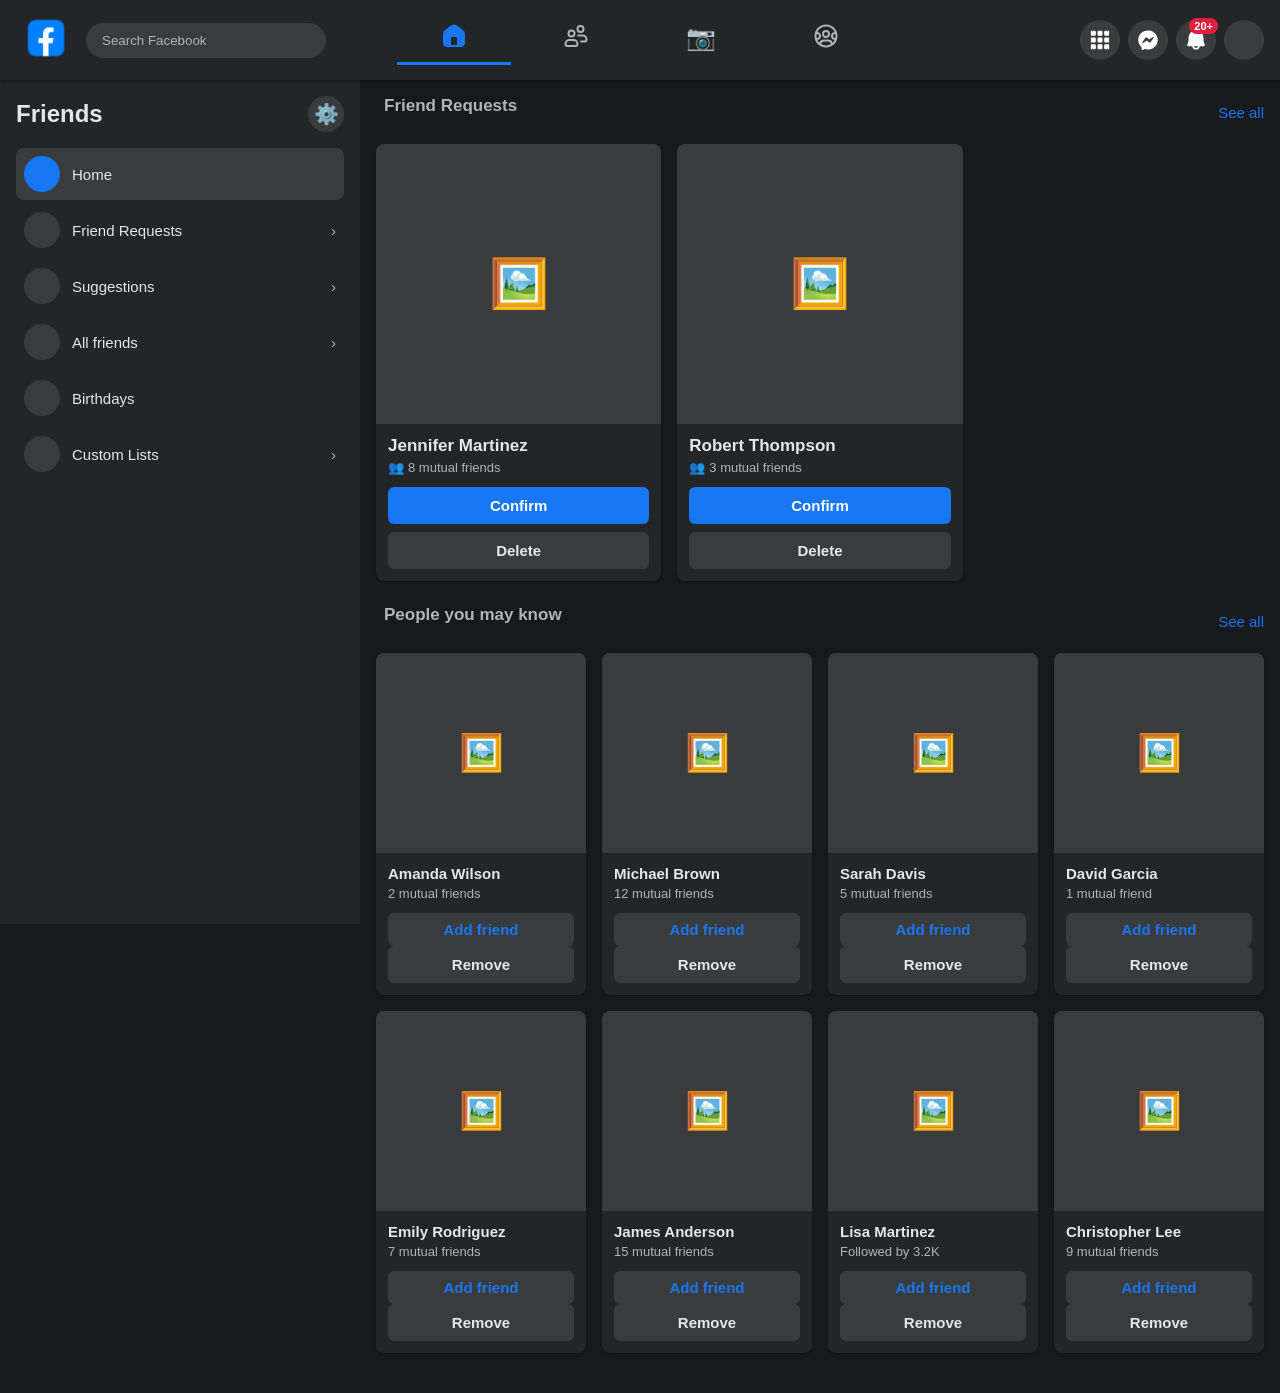
==== freinds.html @ ae05e574 "friends sidebar" ====
<!DOCTYPE html>
<html lang="en">
<head>
    <meta charset="UTF-8">
    <meta name="viewport" content="width=device-width, initial-scale=1.0">
    <title>Friends | Facebook</title>
    <link rel="stylesheet" href="style.css">
    <style>
        /* Friends Page Specific Styles */
        
        /* Main Content Layout */
        .main-content {
            max-width: 1920px;
            margin: 0 auto;
            display: grid;
            grid-template-columns: 360px 1fr;
            gap: 0;
        }

        /* Left Sidebar */
        .left-sidebar {
            background-color: #242526;
            height: calc(100vh - 56px);
            position: sticky;
            top: 56px;
            padding: 16px;
            overflow-y: auto;
        }

        .sidebar-header {
            display: flex;
            justify-content: space-between;
            align-items: center;
            margin-bottom: 16px;
        }

        .arrow-icon {
            margin-left: auto;
            color: #b0b3b8;
        }

        .sidebar-item.active .sidebar-icon {
            background-color: #1877f2;
        }

        /* Content Area */
        .content-area {
            padding: 16px;
            overflow-y: auto;
        }

        .section {
            margin-bottom: 24px;
        }

        .section-header {
            display: flex;
            justify-content: space-between;
            align-items: center;
            margin-bottom: 16px;
        }

        /* Friend Request Cards */
        .request-grid {
            display: grid;
            grid-template-columns: repeat(auto-fill, minmax(280px, 1fr));
            gap: 16px;
        }

        .request-card {
            background-color: #242526;
            border-radius: 8px;
            overflow: hidden;
            box-shadow: 0 1px 2px rgba(0,0,0,0.3);
        }

        .request-image {
            width: 100%;
            height: 280px;
            background-color: #3a3b3c;
            display: flex;
            align-items: center;
            justify-content: center;
            font-size: 48px;
            color: #b0b3b8;
        }

        .request-info {
            padding: 12px;
        }

        .request-name {
            font-size: 17px;
            font-weight: 600;
            color: #e4e6eb;
            margin-bottom: 4px;
        }

        .mutual-friends {
            font-size: 13px;
            color: #b0b3b8;
            margin-bottom: 12px;
            display: flex;
            align-items: center;
            gap: 4px;
        }

        /* People You May Know */
        .people-grid {
            display: grid;
            grid-template-columns: repeat(auto-fill, minmax(200px, 1fr));
            gap: 16px;
        }

        .people-card {
            background-color: #242526;
            border-radius: 8px;
            overflow: hidden;
            box-shadow: 0 1px 2px rgba(0,0,0,0.3);
        }

        .people-image {
            width: 100%;
            height: 200px;
            background-color: #3a3b3c;
            display: flex;
            align-items: center;
            justify-content: center;
            font-size: 36px;
            color: #b0b3b8;
        }

        .people-info {
            padding: 12px;
        }

        .people-name {
            font-size: 15px;
            font-weight: 600;
            color: #e4e6eb;
            margin-bottom: 4px;
        }

        .people-mutual {
            font-size: 13px;
            color: #b0b3b8;
            margin-bottom: 12px;
        }

        /* Responsive */
        @media (max-width: 900px) {
            .main-content {
                grid-template-columns: 1fr;
            }
            .left-sidebar {
                display: none;
            }
        }
    </style>
    <link
      rel="stylesheet"
      href="https://cdnjs.cloudflare.com/ajax/libs/font-awesome/6.5.1/css/all.min.css"
    />
</head>
<body>
 <!-- Header -->
    <div class="header">
        <div class="header-content">
            <div class="header-left">
                <div class="logo"><img src="logo.png" alt=""></div>
                <input type="text" class="search-bar" placeholder="Search Facebook">
            </div>
            <div class="header-center">
                <a href="./"> <button class="nav-btn active"><svg viewBox="0 0 24 24" width="24" height="24" fill="currentColor"><path d="M9.464 1.286C10.294.803 11.092.5 12 .5c.908 0 1.707.303 2.537.786.795.462 1.7 1.142 2.815 1.977l2.232 1.675c1.391 1.042 2.359 1.766 2.888 2.826.53 1.059.53 2.268.528 4.006v4.3c0 1.355 0 2.471-.119 3.355-.124.928-.396 1.747-1.052 2.403-.657.657-1.476.928-2.404 1.053-.884.119-2 .119-3.354.119H7.93c-1.354 0-2.471 0-3.355-.119-.928-.125-1.747-.396-2.403-1.053-.656-.656-.928-1.475-1.053-2.403C1 18.541 1 17.425 1 16.07v-4.3c0-1.738-.002-2.947.528-4.006.53-1.06 1.497-1.784 2.888-2.826L6.65 3.263c1.114-.835 2.02-1.515 2.815-1.977zM10.5 13A1.5 1.5 0 0 0 9 14.5V21h6v-6.5a1.5 1.5 0 0 0-1.5-1.5h-3z"></path></svg></button> </a>
                <a href="./freinds.html"><button class="nav-btn"><svg viewBox="0 0 24 24" width="24" height="24" fill="currentColor"><path d="M12.496 5a4 4 0 1 1 8 0 4 4 0 0 1-8 0zm4-2a2 2 0 1 0 0 4 2 2 0 0 0 0-4zm-9 2.5a4 4 0 1 0 0 8 4 4 0 0 0 0-8zm-2 4a2 2 0 1 1 4 0 2 2 0 0 1-4 0zM5.5 15a5 5 0 0 0-5 5 3 3 0 0 0 3 3h8.006a3 3 0 0 0 3-3 5 5 0 0 0-5-5H5.5zm-3 5a3 3 0 0 1 3-3h4.006a3 3 0 0 1 3 3 1 1 0 0 1-1 1H3.5a1 1 0 0 1-1-1zm12-9.5a5.04 5.04 0 0 0-.37.014 1 1 0 0 0 .146 1.994c.074-.005.149-.008.224-.008h4.006a3 3 0 0 1 3 3 1 1 0 0 1-1 1h-3.398a1 1 0 1 0 0 2h3.398a3 3 0 0 0 3-3 5 5 0 0 0-5-5H14.5z"></path></svg></button></a> 
                <a href="./reels.html"><button class="nav-btn">📷</button></a>
                <a href="./groups.html"><button class="nav-btn"><svg viewBox="0 0 24 24" width="24" height="24" fill="currentColor"><path d="M12 6a4 4 0 1 0 0 8 4 4 0 0 0 0-8zm-2 4a2 2 0 1 1 4 0 2 2 0 0 1-4 0z"></path><path d="M.5 12C.5 5.649 5.649.5 12 .5S23.5 5.649 23.5 12 18.351 23.5 12 23.5.5 18.351.5 12zm2.21-2a9.537 9.537 0 0 0 0 3.993l.3.007A2 2 0 0 0 3 10h-.29zm.663-1.983a4 4 0 0 1 0 7.966 9.523 9.523 0 0 0 1.948 2.773A5.002 5.002 0 0 1 10 15.523h4a5.002 5.002 0 0 1 4.679 3.233 9.523 9.523 0 0 0 1.948-2.773 4 4 0 0 1 0-7.966A9.501 9.501 0 0 0 12 2.5a9.501 9.501 0 0 0-8.627 5.517zM21.5 12a9.55 9.55 0 0 0-.212-2.007l-.265.007H21a2 2 0 0 0-.01 4l.3-.007c.138-.643.21-1.31.21-1.993zM12 21.5a9.455 9.455 0 0 0 4.97-1.402A3 3 0 0 0 14 17.523h-4a3 3 0 0 0-2.97 2.575A9.456 9.456 0 0 0 12 21.5z"></path></svg></button></a>
            </div>
            <div class="header-right">
                <button class="icon-btn" style="color: white;"><svg viewBox="0 0 24 24" width="20" height="20" fill="currentColor" aria-hidden="true" class="x14rh7hd x1lliihq x1tzjh5l x1k90msu x2h7rmj x1qfuztq" style="--x-color:var(--primary-icon)"><path d="M18.5 1A1.5 1.5 0 0 0 17 2.5v3A1.5 1.5 0 0 0 18.5 7h3A1.5 1.5 0 0 0 23 5.5v-3A1.5 1.5 0 0 0 21.5 1h-3zm0 8a1.5 1.5 0 0 0-1.5 1.5v3a1.5 1.5 0 0 0 1.5 1.5h3a1.5 1.5 0 0 0 1.5-1.5v-3A1.5 1.5 0 0 0 21.5 9h-3zm-16 8A1.5 1.5 0 0 0 1 18.5v3A1.5 1.5 0 0 0 2.5 23h3A1.5 1.5 0 0 0 7 21.5v-3A1.5 1.5 0 0 0 5.5 17h-3zm8 0A1.5 1.5 0 0 0 9 18.5v3a1.5 1.5 0 0 0 1.5 1.5h3a1.5 1.5 0 0 0 1.5-1.5v-3a1.5 1.5 0 0 0-1.5-1.5h-3zm8 0a1.5 1.5 0 0 0-1.5 1.5v3a1.5 1.5 0 0 0 1.5 1.5h3a1.5 1.5 0 0 0 1.5-1.5v-3a1.5 1.5 0 0 0-1.5-1.5h-3zm-16-8A1.5 1.5 0 0 0 1 10.5v3A1.5 1.5 0 0 0 2.5 15h3A1.5 1.5 0 0 0 7 13.5v-3A1.5 1.5 0 0 0 5.5 9h-3zm0-8A1.5 1.5 0 0 0 1 2.5v3A1.5 1.5 0 0 0 2.5 7h3A1.5 1.5 0 0 0 7 5.5v-3A1.5 1.5 0 0 0 5.5 1h-3zm8 0A1.5 1.5 0 0 0 9 2.5v3A1.5 1.5 0 0 0 10.5 7h3A1.5 1.5 0 0 0 15 5.5v-3A1.5 1.5 0 0 0 13.5 1h-3zm0 8A1.5 1.5 0 0 0 9 10.5v3a1.5 1.5 0 0 0 1.5 1.5h3a1.5 1.5 0 0 0 1.5-1.5v-3A1.5 1.5 0 0 0 13.5 9h-3z"></path></svg></button>
                <button class="icon-btn" style="color: white;"><svg viewBox="0 0 12 12" width="20" height="20" fill="currentColor" aria-hidden="true" class="x14rh7hd x1lliihq x1tzjh5l x1k90msu x2h7rmj x1qfuztq" style="--x-color:var(--primary-icon)"><g stroke="none" stroke-width="1" fill-rule="evenodd"><path d="m106.868 921.248-1.892 2.925a.32.32 0 0 1-.443.094l-1.753-1.134a.2.2 0 0 0-.222.003l-1.976 1.363c-.288.199-.64-.143-.45-.437l1.892-2.925a.32.32 0 0 1 .443-.095l1.753 1.134a.2.2 0 0 0 .222-.003l1.976-1.363c.288-.198.64.144.45.438m-3.368-4.251c-3.323 0-5.83 2.432-5.83 5.658 0 1.642.652 3.128 1.834 4.186a.331.331 0 0 1 .111.234l.03 1.01a.583.583 0 0 0 .82.519l1.13-.5a.32.32 0 0 1 .22-.015c.541.148 1.108.223 1.685.223 3.323 0 5.83-2.432 5.83-5.657 0-3.226-2.507-5.658-5.83-5.658" transform="translate(-450 -1073.5) translate(352.5 156.845)"></path></g></svg></button>
                <button class="icon-btn" style="color: white;"><svg viewBox="0 0 24 24" width="20" height="20" fill="currentColor" aria-hidden="true" class="x14rh7hd x1lliihq x1tzjh5l x1k90msu x2h7rmj x1qfuztq" style="--x-color:var(--primary-icon)"><path d="M3 9.5a9 9 0 1 1 18 0v2.927c0 1.69.475 3.345 1.37 4.778a1.5 1.5 0 0 1-1.272 2.295h-4.625a4.5 4.5 0 0 1-8.946 0H2.902a1.5 1.5 0 0 1-1.272-2.295A9.01 9.01 0 0 0 3 12.43V9.5zm6.55 10a2.5 2.5 0 0 0 4.9 0h-4.9z"></path></svg>
                    <span class="notification-badge">20+</span>
                </button>
                <button class="profile-btn">
                    <div class="profile-pic"></div>
                </button>
            </div>
        </div>
    </div>
    <!-- Main Content -->
    <div class="main-content">
        <!-- Left Sidebar -->
        <div class="left-sidebar">
            <div class="sidebar-header">
                <h1 class="sidebar-title">Friends</h1>
                <button class="settings-btn">⚙️</button>
            </div>

            <a href="#" class="sidebar-item active">
                <div class="sidebar-icon"><i data-visualcompletion="css-img" class="x1b0d499 xaj1gnb" aria-hidden="true" style="background-image: url(&quot;https://static.xx.fbcdn.net/rsrc.php/v4/yM/r/GVEtBCnTQEr.png&quot;); background-position: 0px -130px; background-size: 25px 358px; width: 20px; height: 20px; background-repeat: no-repeat; display: inline-block;"></i></div>
                <span>Home</span>
            </a>
            <a href="#" class="sidebar-item">
                <div class="sidebar-icon"><i data-visualcompletion="css-img" class="x1b0d499 xep6ejk" aria-hidden="true" style="background-image: url(&quot;https://static.xx.fbcdn.net/rsrc.php/v4/yC/r/nCevtnP7M5_.png&quot;); background-position: 0px -126px; background-size: 21px 279px; width: 20px; height: 20px; background-repeat: no-repeat; display: inline-block;"></i></div>
                <span>Friend Requests</span>
                <span class="arrow-icon">›</span>
            </a>
            <a href="#" class="sidebar-item">
                <div class="sidebar-icon"><i data-visualcompletion="css-img" class="x1b0d499 xep6ejk" aria-hidden="true" style="background-image: url(&quot;https://static.xx.fbcdn.net/rsrc.php/v4/yC/r/nCevtnP7M5_.png&quot;); background-position: 0px -63px; background-size: 21px 279px; width: 20px; height: 20px; background-repeat: no-repeat; display: inline-block;"></i></div>
                <span>Suggestions</span>
                <span class="arrow-icon">›</span>
            </a>
            <a href="#" class="sidebar-item">
                <div class="sidebar-icon"><i data-visualcompletion="css-img" class="x1b0d499 xep6ejk" aria-hidden="true" style="background-image: url(&quot;https://static.xx.fbcdn.net/rsrc.php/v4/yd/r/LbTCDHw6i2C.png&quot;); background-position: 0px -183px; background-size: 33px 530px; width: 20px; height: 20px; background-repeat: no-repeat; display: inline-block;"></i></div>
                <span>All friends</span>
                <span class="arrow-icon">›</span>
            </a>
            <a href="#" class="sidebar-item">
                <div class="sidebar-icon"><i data-visualcompletion="css-img" class="x1b0d499 xaj1gnb" aria-hidden="true" style="background-image: url(&quot;https://static.xx.fbcdn.net/rsrc.php/v4/yd/r/LbTCDHw6i2C.png&quot;); background-position: 0px -204px; background-size: 33px 530px; width: 20px; height: 20px; background-repeat: no-repeat; display: inline-block;"></i></div>
                <span>Birthdays</span>
            </a>
            <a href="#" class="sidebar-item">
                <div class="sidebar-icon"><i data-visualcompletion="css-img" class="x1b0d499 xep6ejk" aria-hidden="true" style="background-image: url(&quot;https://static.xx.fbcdn.net/rsrc.php/v4/yd/r/LbTCDHw6i2C.png&quot;); background-position: 0px -183px; background-size: 33px 530px; width: 20px; height: 20px; background-repeat: no-repeat; display: inline-block;"></i></div>
                <span>Custom Lists</span>
                <span class="arrow-icon">›</span>
            </a>
        </div>

        <!-- Content Area -->
        <div class="content-area">
            <!-- Friend Requests -->
            <div class="section">
                <div class="section-header">
                    <h2 class="section-title">Friend Requests</h2>
                    <a href="#" class="see-all">See all</a>
                </div>
                <div class="request-grid">
                    <div class="request-card">
                        <div class="request-image">🖼️</div>
                        <div class="request-info">
                            <div class="request-name">Jennifer Martinez</div>
                            <div class="mutual-friends">
                                <span>👥</span>
                                <span>8 mutual friends</span>
                            </div>
                            <button class="confirm-btn">Confirm</button>
                            <button class="delete-btn">Delete</button>
                        </div>
                    </div>

                    <div class="request-card">
                        <div class="request-image">🖼️</div>
                        <div class="request-info">
                            <div class="request-name">Robert Thompson</div>
                            <div class="mutual-friends">
                                <span>👥</span>
                                <span>3 mutual friends</span>
                            </div>
                            <button class="confirm-btn">Confirm</button>
                            <button class="delete-btn">Delete</button>
                        </div>
                    </div>
                </div>
            </div>

            <!-- People You May Know -->
            <div class="section">
                <div class="section-header">
                    <h2 class="section-title">People you may know</h2>
                    <a href="#" class="see-all">See all</a>
                </div>
                <div class="people-grid">
                    <div class="people-card">
                        <div class="people-image">🖼️</div>
                        <div class="people-info">
                            <div class="people-name">Amanda Wilson</div>
                            <div class="people-mutual">2 mutual friends</div>
                            <button class="add-friend-btn">Add friend</button>
                            <button class="remove-btn">Remove</button>
                        </div>
                    </div>

                    <div class="people-card">
                        <div class="people-image">🖼️</div>
                        <div class="people-info">
                            <div class="people-name">Michael Brown</div>
                            <div class="people-mutual">12 mutual friends</div>
                            <button class="add-friend-btn">Add friend</button>
                            <button class="remove-btn">Remove</button>
                        </div>
                    </div>

                    <div class="people-card">
                        <div class="people-image">🖼️</div>
                        <div class="people-info">
                            <div class="people-name">Sarah Davis</div>
                            <div class="people-mutual">5 mutual friends</div>
                            <button class="add-friend-btn">Add friend</button>
                            <button class="remove-btn">Remove</button>
                        </div>
                    </div>

                    <div class="people-card">
                        <div class="people-image">🖼️</div>
                        <div class="people-info">
                            <div class="people-name">David Garcia</div>
                            <div class="people-mutual">1 mutual friend</div>
                            <button class="add-friend-btn">Add friend</button>
                            <button class="remove-btn">Remove</button>
                        </div>
                    </div>

                    <div class="people-card">
                        <div class="people-image">🖼️</div>
                        <div class="people-info">
                            <div class="people-name">Emily Rodriguez</div>
                            <div class="people-mutual">7 mutual friends</div>
                            <button class="add-friend-btn">Add friend</button>
                            <button class="remove-btn">Remove</button>
                        </div>
                    </div>

                    <div class="people-card">
                        <div class="people-image">🖼️</div>
                        <div class="people-info">
                            <div class="people-name">James Anderson</div>
                            <div class="people-mutual">15 mutual friends</div>
                            <button class="add-friend-btn">Add friend</button>
                            <button class="remove-btn">Remove</button>
                        </div>
                    </div>

                    <div class="people-card">
                        <div class="people-image">🖼️</div>
                        <div class="people-info">
                            <div class="people-name">Lisa Martinez</div>
                            <div class="people-mutual">Followed by 3.2K</div>
                            <button class="add-friend-btn">Add friend</button>
                            <button class="remove-btn">Remove</button>
                        </div>
                    </div>

                    <div class="people-card">
                        <div class="people-image">🖼️</div>
                        <div class="people-info">
                            <div class="people-name">Christopher Lee</div>
                            <div class="people-mutual">9 mutual friends</div>
                            <button class="add-friend-btn">Add friend</button>
                            <button class="remove-btn">Remove</button>
                        </div>
                    </div>
                </div>
            </div>
        </div>
    </div>
</body>
</html>
---- style.css ----
/* Facebook Clone - Common Styles */
/* Use this stylesheet across all pages */

* {
    margin: 0;
    padding: 0;
    box-sizing: border-box;
}

body {
    font-family: -apple-system, BlinkMacSystemFont, 'Segoe UI', Roboto, Oxygen, Ubuntu, Cantarell, sans-serif;
    background-color: #18191a;
    color: #e4e6eb;
}

/* ========== HEADER STYLES ========== */
.header {
    background-color: #242526;
    box-shadow: 0 2px 4px rgba(0,0,0,0.3);
    position: sticky;
    top: 0;
    z-index: 100;
    padding: 8px 16px;
}

.header-content {
    max-width: 1920px;
    margin: 0 auto;
    display: flex;
    align-items: center;
    justify-content: space-between;
}

.header-left {
    display: flex;
    align-items: center;
    gap: 10px;
    flex: 1;
}

.shortcut-icon{
    width: 30px;
    height: 30px;
    
}

.shortcut-icon img{
    border-radius: 10px;
}

img{
    width: 100%;
    height: 100%;
}

.logo{
    width: 60px;
    height: auto;
}

.logo img{
    width: 100%;
    height: 100%;
}

/* .logo {
    width: 40px;
    height: 40px;
    background-color: #1877f2;
    border-radius: 50%;
    display: flex;
    align-items: center;
    justify-content: center;
    color: white;
    font-weight: bold;
    font-size: 24px;
    cursor: pointer;
} */

.search-bar {
    background-color: #3a3b3c;
    border-radius: 50px;
    padding: 10px 16px;
    border: none;
    width: 240px;
    outline: none;
    color: #e4e6eb;
}

.search-bar::placeholder {
    color: #b0b3b8;
}

.search-icon {
    width: 40px;
    height: 40px;
    background-color: #3a3b3c;
    border-radius: 50%;
    display: flex;
    align-items: center;
    justify-content: center;
    font-size: 18px;
    color: #b0b3b8;
    cursor: pointer;
}

.search-icon:hover {
    background-color: #4e4f50;
}

.header-center {
    display: flex;
    gap: 8px;
    flex: 1;
    justify-content: center;
    max-width: 600px;
}

.nav-btn {
    padding: 8px 45px;
    background: none;
    border: none;
    cursor: pointer;
    /* border-radius: 8px; */
    position: relative;
    color: #b0b3b8;
    font-size: 24px;
    transition: background-color 0.2s;
}

.nav-btn:hover {
    background-color: #3a3b3c;
}

.nav-btn.active {
    color: #1877f2;
    border-bottom: 3px solid #1877f2;
}

.header-right {
    display: flex;
    gap: 8px;
    align-items: center;
    flex: 1;
    justify-content: flex-end;
}

.icon-btn {
    width: 40px;
    height: 40px;
    background-color: #3a3b3c;
    border-radius: 50%;
    border: none;
    cursor: pointer;
    display: flex;
    align-items: center;
    justify-content: center;
    font-size: 20px;
    position: relative;
    color: #e4e6eb;
}

.icon-btn:hover {
    background-color: #4e4f50;
}

.notification-badge {
    position: absolute;
    top: -2px;
    right: -2px;
    background-color: #e41e3f;
    color: white;
    font-size: 11px;
    font-weight: bold;
    padding: 2px 5px;
    border-radius: 10px;
    min-width: 20px;
    text-align: center;
}

.profile-btn {
    width: 40px;
    height: 40px;
    border-radius: 50%;
    border: none;
    cursor: pointer;
    padding: 0;
    overflow: hidden;
}

.profile-pic {
    width: 100%;
    height: 100%;
    background-color: #3a3b3c;
    border: 2px solid transparent;
}

/* ========== COMMON BUTTON STYLES ========== */
.settings-btn,
.small-icon-btn {
    width: 36px;
    height: 36px;
    background-color: #3a3b3c;
    border-radius: 50%;
    border: none;
    cursor: pointer;
    display: flex;
    align-items: center;
    justify-content: center;
    font-size: 20px;
    color: #b0b3b8;
}

.settings-btn:hover,
.small-icon-btn:hover {
    background-color: #4e4f50;
}

.small-icon-btn {
    width: 32px;
    height: 32px;
    font-size: 16px;
}

/* ========== COMMON TEXT STYLES ========== */
.section-title {
    font-size: 17px;
    font-weight: 600;
    color: #b0b3b8;
    margin-bottom: 12px;
    padding: 0 8px;
}

.section-label {
    font-size: 17px;
    font-weight: 600;
    color: #b0b3b8;
}

.sidebar-title {
    font-size: 24px;
    font-weight: bold;
    color: #e4e6eb;
}

.content-header {
    font-size: 20px;
    font-weight: bold;
    color: #e4e6eb;
    margin-bottom: 16px;
}

/* ========== COMMON LINK STYLES ========== */
.see-all {
    color: #1877f2;
    text-decoration: none;
    font-size: 15px;
    font-weight: 500;
}

.see-all:hover {
    text-decoration: underline;
}

/* ========== SIDEBAR COMMON STYLES ========== */
.sidebar-item {
    display: flex;
    align-items: center;
    gap: 12px;
    padding: 8px;
    border-radius: 8px;
    cursor: pointer;
    color: #e4e6eb;
    text-decoration: none;
    font-size: 15px;
    font-weight: 500;
    transition: background-color 0.2s;
    margin-bottom: 4px;
}

.sidebar-item:hover {
    background-color: #3a3b3c;
}

.sidebar-item.active {
    background-color: #3a3b3c;
}

.sidebar-icon {
    width: 36px;
    height: 36px;
    border-radius: 50%;
    display: flex;
    align-items: center;
    justify-content: center;
    font-size: 20px;
    background-color: #3a3b3c;
}

.sidebar-divider {
    height: 1px;
    background-color: #3a3b3c;
    margin: 8px 0;
}

/* ========== AVATAR STYLES ========== */
.profile-sidebar-pic,
.post-avatar,
.contact-avatar {
    background-color: #3a3b3c;
}

.profile-sidebar-pic {
    width: 36px;
    height: 36px;
    border-radius: 50%;
}

.post-avatar {
    width: 40px;
    height: 40px;
    border-radius: 50%;
}

.contact-avatar {
    width: 36px;
    height: 36px;
    border-radius: 50%;
    position: relative;
}

.online-status {
    width: 12px;
    height: 12px;
    background-color: #31a24c;
    border-radius: 50%;
    border: 2px solid #242526;
    position: absolute;
    bottom: 0;
    right: 0;
}

/* ========== POST COMMON STYLES ========== */
.post {
    background: #242526;
    border-radius: 8px;
    margin-bottom: 16px;
    box-shadow: 0 1px 2px rgba(0,0,0,0.3);
}

.post-header {
    padding: 12px 16px;
    display: flex;
    justify-content: space-between;
    align-items: flex-start;
}

.post-user {
    display: flex;
    gap: 8px;
}

.post-info h3 {
    font-size: 15px;
    font-weight: 600;
    margin-bottom: 2px;
    color: #e4e6eb;
}

.post-time {
    font-size: 13px;
    color: #b0b3b8;
    display: flex;
    align-items: center;
    gap: 4px;
}

.post-options {
    background: none;
    border: none;
    font-size: 24px;
    color: #b0b3b8;
    cursor: pointer;
    padding: 4px 8px;
    border-radius: 50%;
}

.post-options:hover {
    background-color: #3a3b3c;
}

.close-btn {
    background: none;
    border: none;
    color: #b0b3b8;
    font-size: 24px;
    cursor: pointer;
    padding: 4px 8px;
    border-radius: 50%;
}

.close-btn:hover {
    background-color: #3a3b3c;
}

.post-content {
    padding: 0 16px 12px;
    font-size: 15px;
    line-height: 1.5;
    color: #e4e6eb;
}

.post-image {
    width: 100%;
    background-color: #18191a;
    cursor: pointer;
    display: flex;
    align-items: center;
    justify-content: center;
    color: #b0b3b8;
    font-size: 48px;
    min-height: 400px;
}

.post-stats {
    padding: 12px 16px;
    display: flex;
    justify-content: space-between;
    color: #b0b3b8;
    font-size: 15px;
}

.post-stats span {
    cursor: pointer;
}

.post-stats span:hover {
    text-decoration: underline;
}

.post-divider {
    height: 1px;
    background-color: #3a3b3c;
    margin: 0 16px;
}

.post-actions {
    padding: 4px 16px;
    display: flex;
    justify-content: space-around;
}

.post-action-btn {
    flex: 1;
    display: flex;
    align-items: center;
    justify-content: center;
    gap: 6px;
    padding: 8px;
    border: none;
    background: none;
    cursor: pointer;
    border-radius: 8px;
    font-size: 15px;
    color: #b0b3b8;
    font-weight: 600;
}

.post-action-btn:hover {
    background-color: #3a3b3c;
}

/* ========== BADGE STYLES ========== */
.verified-badge {
    color: #1877f2;
    font-size: 14px;
}

/* ========== BUTTON STYLES ========== */
.confirm-btn,
.add-friend-btn {
    width: 100%;
    border: none;
    padding: 10px;
    border-radius: 6px;
    font-size: 15px;
    font-weight: 600;
    cursor: pointer;
}

.confirm-btn {
    background-color: #1877f2;
    color: white;
    margin-bottom: 8px;
}

.confirm-btn:hover {
    background-color: #166fe5;
}

.delete-btn,
.remove-btn {
    width: 100%;
    background-color: #3a3b3c;
    color: #e4e6eb;
    border: none;
    padding: 10px;
    border-radius: 6px;
    font-size: 15px;
    font-weight: 600;
    cursor: pointer;
}

.delete-btn:hover,
.remove-btn:hover {
    background-color: #4e4f50;
}

.add-friend-btn {
    background-color: #3a3b3c;
    color: #1877f2;
    padding: 8px;
}

.add-friend-btn:hover {
    background-color: #4e4f50;
}

/* ========== SCROLLBAR STYLES ========== */
::-webkit-scrollbar {
    width: 8px;
    height: 8px;
}

::-webkit-scrollbar-track {
    background: #242526;
    border-radius: 10px;
}

::-webkit-scrollbar-thumb {
    background: #4a4b4c;
    border-radius: 10px;
}

::-webkit-scrollbar-thumb:hover {
    background: #5a5b5c;
}

/* ========== RESPONSIVE STYLES ========== */
@media (max-width: 1200px) {
    .right-sidebar {
        display: none;
    }
}

@media (max-width: 900px) {
    .left-sidebar {
        display: none;
    }
}

@media (max-width: 600px) {
    .search-bar {
        display: none;
    }
    .header-center {
        display: none;
    }
    .nav-btn {
        padding: 8px 20px;
    }
}
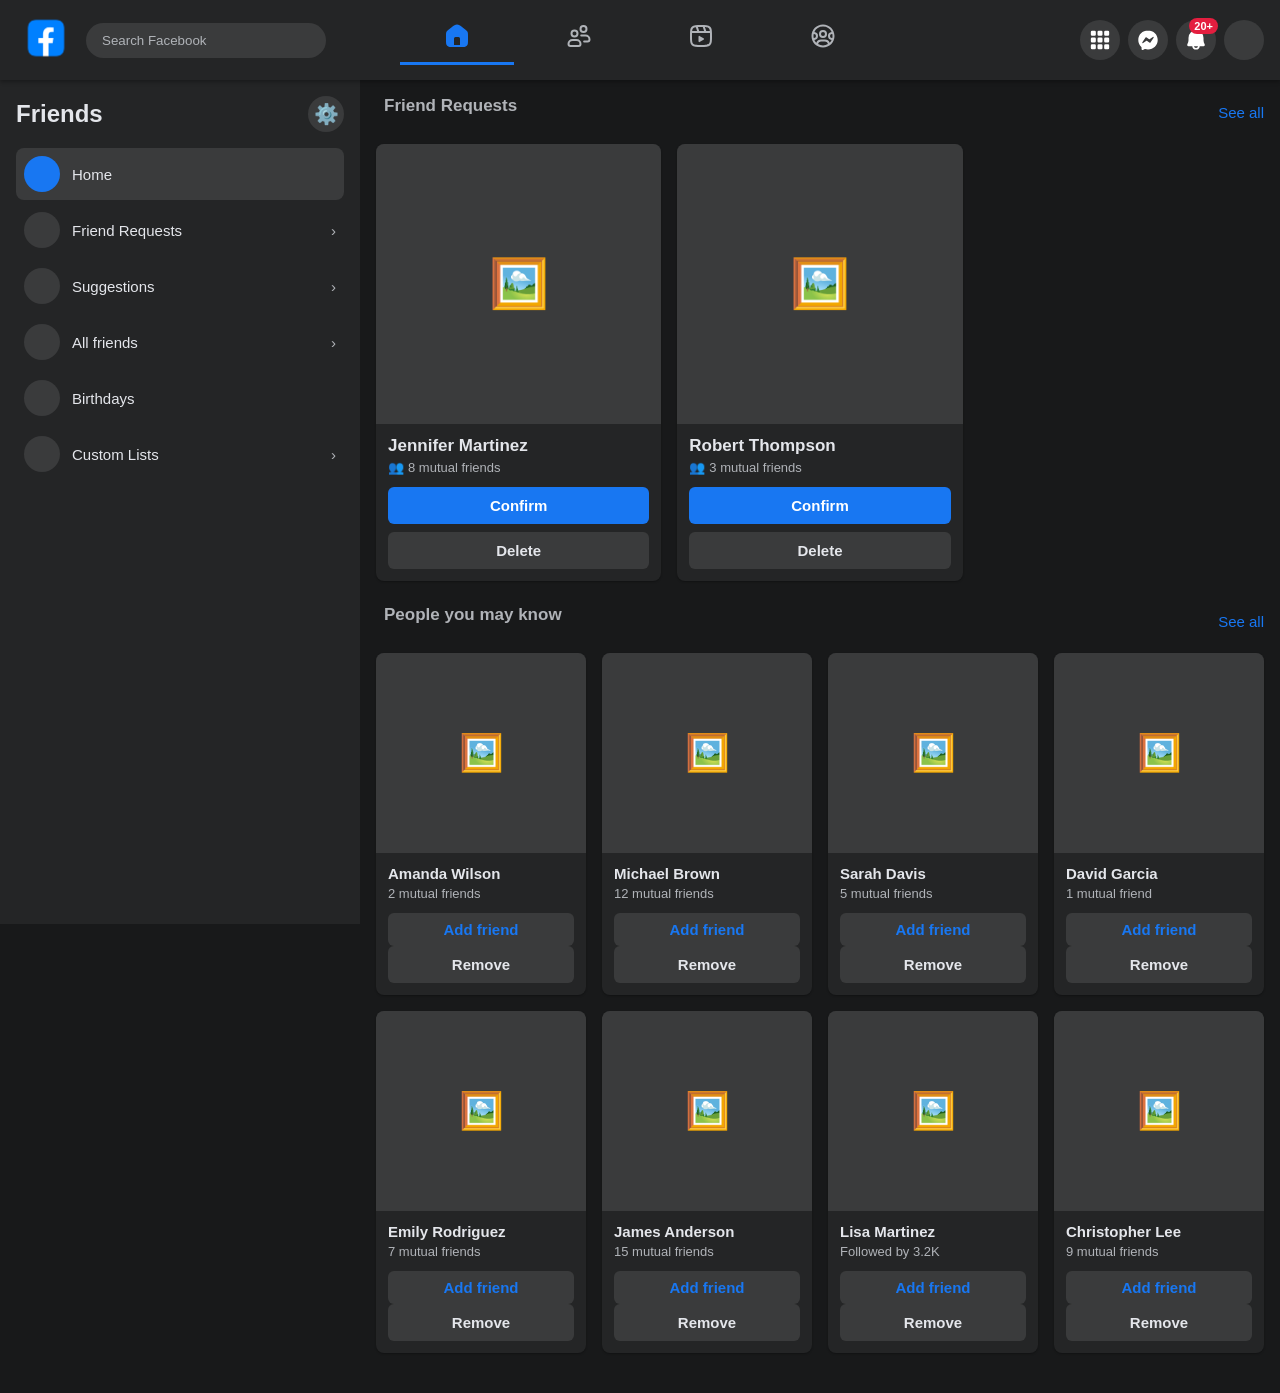
==== commit 1b38ace5: "reel icon and other minor changes" ====
--- a/freinds.html
+++ b/freinds.html
@@ -173,7 +173,7 @@
             <div class="header-center">
                 <a href="./"> <button class="nav-btn active"><svg viewBox="0 0 24 24" width="24" height="24" fill="currentColor"><path d="M9.464 1.286C10.294.803 11.092.5 12 .5c.908 0 1.707.303 2.537.786.795.462 1.7 1.142 2.815 1.977l2.232 1.675c1.391 1.042 2.359 1.766 2.888 2.826.53 1.059.53 2.268.528 4.006v4.3c0 1.355 0 2.471-.119 3.355-.124.928-.396 1.747-1.052 2.403-.657.657-1.476.928-2.404 1.053-.884.119-2 .119-3.354.119H7.93c-1.354 0-2.471 0-3.355-.119-.928-.125-1.747-.396-2.403-1.053-.656-.656-.928-1.475-1.053-2.403C1 18.541 1 17.425 1 16.07v-4.3c0-1.738-.002-2.947.528-4.006.53-1.06 1.497-1.784 2.888-2.826L6.65 3.263c1.114-.835 2.02-1.515 2.815-1.977zM10.5 13A1.5 1.5 0 0 0 9 14.5V21h6v-6.5a1.5 1.5 0 0 0-1.5-1.5h-3z"></path></svg></button> </a>
                 <a href="./freinds.html"><button class="nav-btn"><svg viewBox="0 0 24 24" width="24" height="24" fill="currentColor"><path d="M12.496 5a4 4 0 1 1 8 0 4 4 0 0 1-8 0zm4-2a2 2 0 1 0 0 4 2 2 0 0 0 0-4zm-9 2.5a4 4 0 1 0 0 8 4 4 0 0 0 0-8zm-2 4a2 2 0 1 1 4 0 2 2 0 0 1-4 0zM5.5 15a5 5 0 0 0-5 5 3 3 0 0 0 3 3h8.006a3 3 0 0 0 3-3 5 5 0 0 0-5-5H5.5zm-3 5a3 3 0 0 1 3-3h4.006a3 3 0 0 1 3 3 1 1 0 0 1-1 1H3.5a1 1 0 0 1-1-1zm12-9.5a5.04 5.04 0 0 0-.37.014 1 1 0 0 0 .146 1.994c.074-.005.149-.008.224-.008h4.006a3 3 0 0 1 3 3 1 1 0 0 1-1 1h-3.398a1 1 0 1 0 0 2h3.398a3 3 0 0 0 3-3 5 5 0 0 0-5-5H14.5z"></path></svg></button></a> 
-                <a href="./reels.html"><button class="nav-btn">📷</button></a>
+                <a href="./reels.html"><button class="nav-btn"><svg viewBox="0 0 24 24" width="24" height="24" fill="currentColor" class="x14rh7hd x1lliihq x1tzjh5l x1k90msu x2h7rmj x1qfuztq" style="--x-color: var(--secondary-icon);"><path d="M10.996 12.132A1 1 0 0 0 9.5 13v4a1 1 0 0 0 1.496.868l3.5-2a1 1 0 0 0 0-1.736l-3.5-2z"></path><path d="M12.075 1h-.15C9.632 1 7.81 1 6.38 1.192c-1.472.198-2.674.616-3.623 1.565-.949.95-1.367 2.15-1.565 3.623C1 7.81 1 9.632 1 11.925v.15c0 2.293 0 4.116.192 5.545.198 1.472.616 2.674 1.565 3.623.95.949 2.15 1.367 3.623 1.565C7.81 23 9.632 23 11.925 23h.15c2.293 0 4.116 0 5.545-.192 1.472-.198 2.674-.616 3.623-1.565.949-.95 1.367-2.15 1.565-3.623.192-1.43.192-3.252.192-5.545v-.15c0-2.293 0-4.116-.192-5.545-.198-1.472-.616-2.674-1.565-3.623-.95-.949-2.15-1.367-3.623-1.565C16.19 1 14.368 1 12.075 1zM4.172 4.172c.515-.516 1.224-.83 2.475-.998l.183-.023L8.113 7H3.132c.013-.121.027-.239.042-.353.168-1.25.482-1.96.998-2.475zM10.22 7 8.895 3.023C9.778 3 10.801 3 12 3c.642 0 1.234 0 1.78.004L15.114 7H10.22zm6.253 2h4.507c.02.86.02 1.848.02 3 0 2.385-.002 4.074-.174 5.353-.168 1.25-.482 1.96-.998 2.475-.515.516-1.224.83-2.475.998-1.28.172-2.968.174-5.353.174s-4.074-.002-5.353-.174c-1.25-.168-1.96-.482-2.475-.998-.516-.515-.83-1.224-.998-2.475C3.002 16.073 3 14.385 3 12c0-1.152 0-2.14.02-3h13.454zm.747-2-1.316-3.949c.537.026 1.016.065 1.448.123 1.25.168 1.96.482 2.475.998.516.515.83 1.224.998 2.475.015.114.03.232.042.353H17.22z"></path></svg></button></a>
                 <a href="./groups.html"><button class="nav-btn"><svg viewBox="0 0 24 24" width="24" height="24" fill="currentColor"><path d="M12 6a4 4 0 1 0 0 8 4 4 0 0 0 0-8zm-2 4a2 2 0 1 1 4 0 2 2 0 0 1-4 0z"></path><path d="M.5 12C.5 5.649 5.649.5 12 .5S23.5 5.649 23.5 12 18.351 23.5 12 23.5.5 18.351.5 12zm2.21-2a9.537 9.537 0 0 0 0 3.993l.3.007A2 2 0 0 0 3 10h-.29zm.663-1.983a4 4 0 0 1 0 7.966 9.523 9.523 0 0 0 1.948 2.773A5.002 5.002 0 0 1 10 15.523h4a5.002 5.002 0 0 1 4.679 3.233 9.523 9.523 0 0 0 1.948-2.773 4 4 0 0 1 0-7.966A9.501 9.501 0 0 0 12 2.5a9.501 9.501 0 0 0-8.627 5.517zM21.5 12a9.55 9.55 0 0 0-.212-2.007l-.265.007H21a2 2 0 0 0-.01 4l.3-.007c.138-.643.21-1.31.21-1.993zM12 21.5a9.455 9.455 0 0 0 4.97-1.402A3 3 0 0 0 14 17.523h-4a3 3 0 0 0-2.97 2.575A9.456 9.456 0 0 0 12 21.5z"></path></svg></button></a>
             </div>
             <div class="header-right">
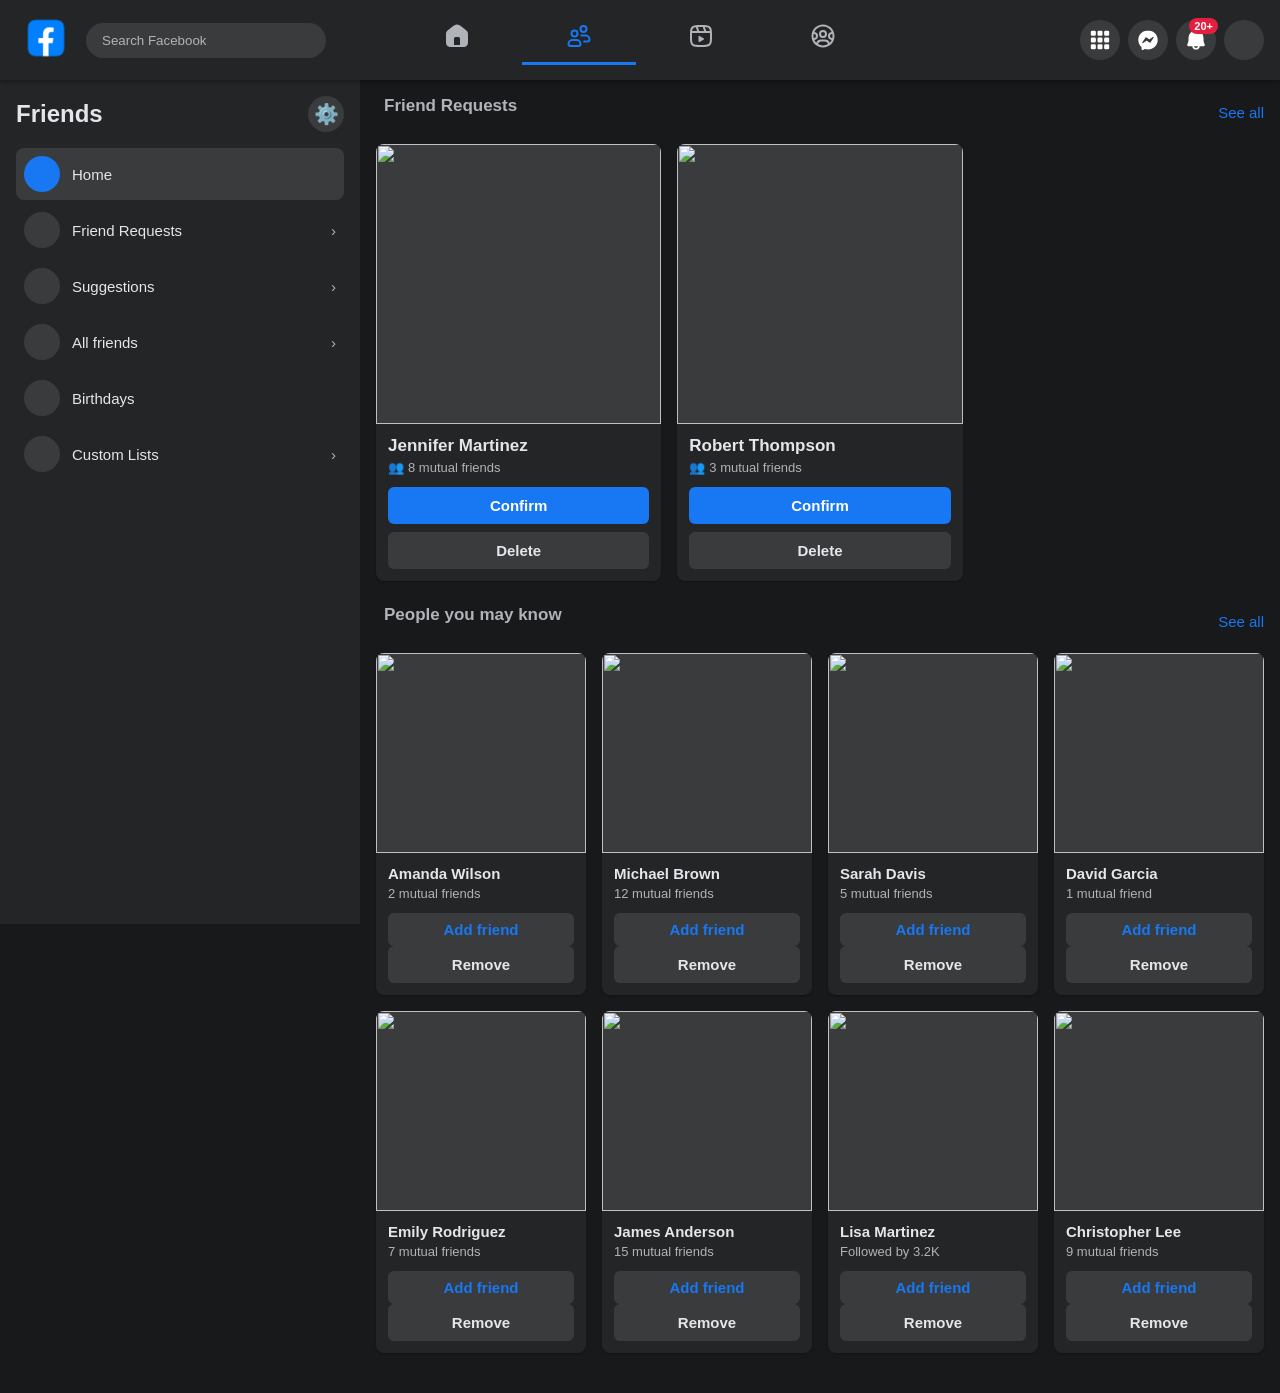
==== commit dd7e81c7: "added photos and fixed header" ====
--- a/freinds.html
+++ b/freinds.html
@@ -163,7 +163,6 @@
     />
 </head>
 <body>
- <!-- Header -->
     <div class="header">
         <div class="header-content">
             <div class="header-left">
@@ -171,8 +170,8 @@
                 <input type="text" class="search-bar" placeholder="Search Facebook">
             </div>
             <div class="header-center">
-                <a href="./"> <button class="nav-btn active"><svg viewBox="0 0 24 24" width="24" height="24" fill="currentColor"><path d="M9.464 1.286C10.294.803 11.092.5 12 .5c.908 0 1.707.303 2.537.786.795.462 1.7 1.142 2.815 1.977l2.232 1.675c1.391 1.042 2.359 1.766 2.888 2.826.53 1.059.53 2.268.528 4.006v4.3c0 1.355 0 2.471-.119 3.355-.124.928-.396 1.747-1.052 2.403-.657.657-1.476.928-2.404 1.053-.884.119-2 .119-3.354.119H7.93c-1.354 0-2.471 0-3.355-.119-.928-.125-1.747-.396-2.403-1.053-.656-.656-.928-1.475-1.053-2.403C1 18.541 1 17.425 1 16.07v-4.3c0-1.738-.002-2.947.528-4.006.53-1.06 1.497-1.784 2.888-2.826L6.65 3.263c1.114-.835 2.02-1.515 2.815-1.977zM10.5 13A1.5 1.5 0 0 0 9 14.5V21h6v-6.5a1.5 1.5 0 0 0-1.5-1.5h-3z"></path></svg></button> </a>
-                <a href="./freinds.html"><button class="nav-btn"><svg viewBox="0 0 24 24" width="24" height="24" fill="currentColor"><path d="M12.496 5a4 4 0 1 1 8 0 4 4 0 0 1-8 0zm4-2a2 2 0 1 0 0 4 2 2 0 0 0 0-4zm-9 2.5a4 4 0 1 0 0 8 4 4 0 0 0 0-8zm-2 4a2 2 0 1 1 4 0 2 2 0 0 1-4 0zM5.5 15a5 5 0 0 0-5 5 3 3 0 0 0 3 3h8.006a3 3 0 0 0 3-3 5 5 0 0 0-5-5H5.5zm-3 5a3 3 0 0 1 3-3h4.006a3 3 0 0 1 3 3 1 1 0 0 1-1 1H3.5a1 1 0 0 1-1-1zm12-9.5a5.04 5.04 0 0 0-.37.014 1 1 0 0 0 .146 1.994c.074-.005.149-.008.224-.008h4.006a3 3 0 0 1 3 3 1 1 0 0 1-1 1h-3.398a1 1 0 1 0 0 2h3.398a3 3 0 0 0 3-3 5 5 0 0 0-5-5H14.5z"></path></svg></button></a> 
+                <a href="./"> <button class="nav-btn "><svg viewBox="0 0 24 24" width="24" height="24" fill="currentColor"><path d="M9.464 1.286C10.294.803 11.092.5 12 .5c.908 0 1.707.303 2.537.786.795.462 1.7 1.142 2.815 1.977l2.232 1.675c1.391 1.042 2.359 1.766 2.888 2.826.53 1.059.53 2.268.528 4.006v4.3c0 1.355 0 2.471-.119 3.355-.124.928-.396 1.747-1.052 2.403-.657.657-1.476.928-2.404 1.053-.884.119-2 .119-3.354.119H7.93c-1.354 0-2.471 0-3.355-.119-.928-.125-1.747-.396-2.403-1.053-.656-.656-.928-1.475-1.053-2.403C1 18.541 1 17.425 1 16.07v-4.3c0-1.738-.002-2.947.528-4.006.53-1.06 1.497-1.784 2.888-2.826L6.65 3.263c1.114-.835 2.02-1.515 2.815-1.977zM10.5 13A1.5 1.5 0 0 0 9 14.5V21h6v-6.5a1.5 1.5 0 0 0-1.5-1.5h-3z"></path></svg></button> </a>
+                <a href="./freinds.html"><button class="nav-btn active"><svg viewBox="0 0 24 24" width="24" height="24" fill="currentColor"><path d="M12.496 5a4 4 0 1 1 8 0 4 4 0 0 1-8 0zm4-2a2 2 0 1 0 0 4 2 2 0 0 0 0-4zm-9 2.5a4 4 0 1 0 0 8 4 4 0 0 0 0-8zm-2 4a2 2 0 1 1 4 0 2 2 0 0 1-4 0zM5.5 15a5 5 0 0 0-5 5 3 3 0 0 0 3 3h8.006a3 3 0 0 0 3-3 5 5 0 0 0-5-5H5.5zm-3 5a3 3 0 0 1 3-3h4.006a3 3 0 0 1 3 3 1 1 0 0 1-1 1H3.5a1 1 0 0 1-1-1zm12-9.5a5.04 5.04 0 0 0-.37.014 1 1 0 0 0 .146 1.994c.074-.005.149-.008.224-.008h4.006a3 3 0 0 1 3 3 1 1 0 0 1-1 1h-3.398a1 1 0 1 0 0 2h3.398a3 3 0 0 0 3-3 5 5 0 0 0-5-5H14.5z"></path></svg></button></a> 
                 <a href="./reels.html"><button class="nav-btn"><svg viewBox="0 0 24 24" width="24" height="24" fill="currentColor" class="x14rh7hd x1lliihq x1tzjh5l x1k90msu x2h7rmj x1qfuztq" style="--x-color: var(--secondary-icon);"><path d="M10.996 12.132A1 1 0 0 0 9.5 13v4a1 1 0 0 0 1.496.868l3.5-2a1 1 0 0 0 0-1.736l-3.5-2z"></path><path d="M12.075 1h-.15C9.632 1 7.81 1 6.38 1.192c-1.472.198-2.674.616-3.623 1.565-.949.95-1.367 2.15-1.565 3.623C1 7.81 1 9.632 1 11.925v.15c0 2.293 0 4.116.192 5.545.198 1.472.616 2.674 1.565 3.623.95.949 2.15 1.367 3.623 1.565C7.81 23 9.632 23 11.925 23h.15c2.293 0 4.116 0 5.545-.192 1.472-.198 2.674-.616 3.623-1.565.949-.95 1.367-2.15 1.565-3.623.192-1.43.192-3.252.192-5.545v-.15c0-2.293 0-4.116-.192-5.545-.198-1.472-.616-2.674-1.565-3.623-.95-.949-2.15-1.367-3.623-1.565C16.19 1 14.368 1 12.075 1zM4.172 4.172c.515-.516 1.224-.83 2.475-.998l.183-.023L8.113 7H3.132c.013-.121.027-.239.042-.353.168-1.25.482-1.96.998-2.475zM10.22 7 8.895 3.023C9.778 3 10.801 3 12 3c.642 0 1.234 0 1.78.004L15.114 7H10.22zm6.253 2h4.507c.02.86.02 1.848.02 3 0 2.385-.002 4.074-.174 5.353-.168 1.25-.482 1.96-.998 2.475-.515.516-1.224.83-2.475.998-1.28.172-2.968.174-5.353.174s-4.074-.002-5.353-.174c-1.25-.168-1.96-.482-2.475-.998-.516-.515-.83-1.224-.998-2.475C3.002 16.073 3 14.385 3 12c0-1.152 0-2.14.02-3h13.454zm.747-2-1.316-3.949c.537.026 1.016.065 1.448.123 1.25.168 1.96.482 2.475.998.516.515.83 1.224.998 2.475.015.114.03.232.042.353H17.22z"></path></svg></button></a>
                 <a href="./groups.html"><button class="nav-btn"><svg viewBox="0 0 24 24" width="24" height="24" fill="currentColor"><path d="M12 6a4 4 0 1 0 0 8 4 4 0 0 0 0-8zm-2 4a2 2 0 1 1 4 0 2 2 0 0 1-4 0z"></path><path d="M.5 12C.5 5.649 5.649.5 12 .5S23.5 5.649 23.5 12 18.351 23.5 12 23.5.5 18.351.5 12zm2.21-2a9.537 9.537 0 0 0 0 3.993l.3.007A2 2 0 0 0 3 10h-.29zm.663-1.983a4 4 0 0 1 0 7.966 9.523 9.523 0 0 0 1.948 2.773A5.002 5.002 0 0 1 10 15.523h4a5.002 5.002 0 0 1 4.679 3.233 9.523 9.523 0 0 0 1.948-2.773 4 4 0 0 1 0-7.966A9.501 9.501 0 0 0 12 2.5a9.501 9.501 0 0 0-8.627 5.517zM21.5 12a9.55 9.55 0 0 0-.212-2.007l-.265.007H21a2 2 0 0 0-.01 4l.3-.007c.138-.643.21-1.31.21-1.993zM12 21.5a9.455 9.455 0 0 0 4.97-1.402A3 3 0 0 0 14 17.523h-4a3 3 0 0 0-2.97 2.575A9.456 9.456 0 0 0 12 21.5z"></path></svg></button></a>
             </div>
@@ -188,9 +187,7 @@
             </div>
         </div>
     </div>
-    <!-- Main Content -->
     <div class="main-content">
-        <!-- Left Sidebar -->
         <div class="left-sidebar">
             <div class="sidebar-header">
                 <h1 class="sidebar-title">Friends</h1>
@@ -227,9 +224,7 @@
             </a>
         </div>
 
-        <!-- Content Area -->
         <div class="content-area">
-            <!-- Friend Requests -->
             <div class="section">
                 <div class="section-header">
                     <h2 class="section-title">Friend Requests</h2>
@@ -237,7 +232,9 @@
                 </div>
                 <div class="request-grid">
                     <div class="request-card">
-                        <div class="request-image">🖼️</div>
+                        <div class="request-image">
+                            <img src="https://images.unsplash.com/photo-1529626455594-4ff0802cfb7e?w=400&h=400&fit=crop">
+                        </div>
                         <div class="request-info">
                             <div class="request-name">Jennifer Martinez</div>
                             <div class="mutual-friends">
@@ -250,7 +247,9 @@
                     </div>
 
                     <div class="request-card">
-                        <div class="request-image">🖼️</div>
+                        <div class="request-image">
+                            <img src="https://images.unsplash.com/photo-1507003211169-0a1dd7228f2d?w=400&h=400&fit=crop">
+                        </div>
                         <div class="request-info">
                             <div class="request-name">Robert Thompson</div>
                             <div class="mutual-friends">
@@ -264,7 +263,6 @@
                 </div>
             </div>
 
-            <!-- People You May Know -->
             <div class="section">
                 <div class="section-header">
                     <h2 class="section-title">People you may know</h2>
@@ -272,7 +270,9 @@
                 </div>
                 <div class="people-grid">
                     <div class="people-card">
-                        <div class="people-image">🖼️</div>
+                        <div class="people-image">
+                            <img src="https://images.unsplash.com/photo-1494790108377-be9c29b29330?w=400&h=400&fit=crop">
+                        </div>
                         <div class="people-info">
                             <div class="people-name">Amanda Wilson</div>
                             <div class="people-mutual">2 mutual friends</div>
@@ -282,7 +282,9 @@
                     </div>
 
                     <div class="people-card">
-                        <div class="people-image">🖼️</div>
+                        <div class="people-image">
+                            <img src="https://images.unsplash.com/photo-1506794778202-cad84cf45f1d?w=400&h=400&fit=crop">
+                        </div>
                         <div class="people-info">
                             <div class="people-name">Michael Brown</div>
                             <div class="people-mutual">12 mutual friends</div>
@@ -292,7 +294,9 @@
                     </div>
 
                     <div class="people-card">
-                        <div class="people-image">🖼️</div>
+                        <div class="people-image">
+                            <img src="https://images.unsplash.com/photo-1544005313-94ddf0286df2?w=400&h=400&fit=crop">
+                        </div>
                         <div class="people-info">
                             <div class="people-name">Sarah Davis</div>
                             <div class="people-mutual">5 mutual friends</div>
@@ -302,7 +306,9 @@
                     </div>
 
                     <div class="people-card">
-                        <div class="people-image">🖼️</div>
+                        <div class="people-image">
+                            <img src="https://images.unsplash.com/photo-1535713875002-d1d0cf377fde?w=400&h=400&fit=crop">
+                        </div>
                         <div class="people-info">
                             <div class="people-name">David Garcia</div>
                             <div class="people-mutual">1 mutual friend</div>
@@ -312,7 +318,9 @@
                     </div>
 
                     <div class="people-card">
-                        <div class="people-image">🖼️</div>
+                        <div class="people-image">
+                            <img src="https://images.unsplash.com/photo-1500648767791-00dcc994a43e?w=400&h=400&fit=crop">
+                        </div>
                         <div class="people-info">
                             <div class="people-name">Emily Rodriguez</div>
                             <div class="people-mutual">7 mutual friends</div>
@@ -322,7 +330,9 @@
                     </div>
 
                     <div class="people-card">
-                        <div class="people-image">🖼️</div>
+                        <div class="people-image">
+                            <img src="https://images.unsplash.com/photo-1517841905240-472988babdf9?w=400&h=400&fit=crop">
+                        </div>
                         <div class="people-info">
                             <div class="people-name">James Anderson</div>
                             <div class="people-mutual">15 mutual friends</div>
@@ -332,7 +342,9 @@
                     </div>
 
                     <div class="people-card">
-                        <div class="people-image">🖼️</div>
+                        <div class="people-image">
+                            <img src="https://images.unsplash.com/photo-1527980965255-d3b416303d12?w=400&h=400&fit=crop">
+                        </div>
                         <div class="people-info">
                             <div class="people-name">Lisa Martinez</div>
                             <div class="people-mutual">Followed by 3.2K</div>
@@ -342,7 +354,9 @@
                     </div>
 
                     <div class="people-card">
-                        <div class="people-image">🖼️</div>
+                        <div class="people-image">
+                            <img src="https://images.unsplash.com/photo-1547425260-76bcadfb4f2c?w=400&h=400&fit=crop">
+                        </div>
                         <div class="people-info">
                             <div class="people-name">Christopher Lee</div>
                             <div class="people-mutual">9 mutual friends</div>
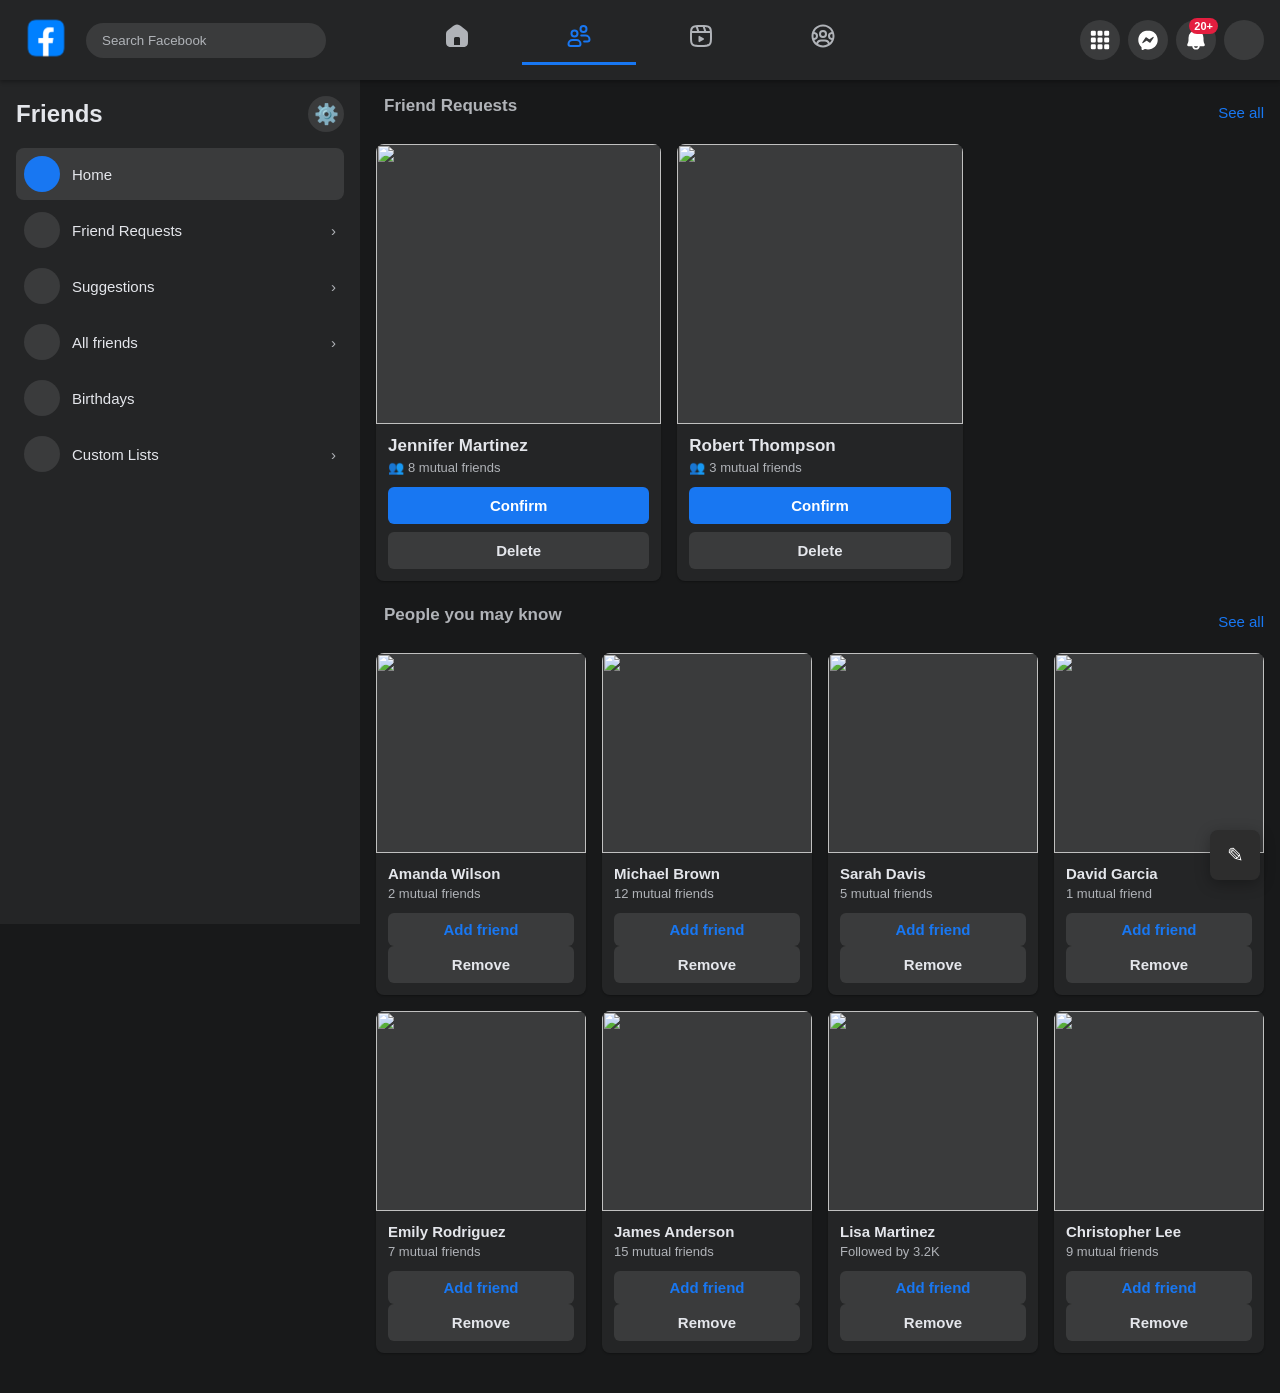
==== commit 8c04b4e7: "added notepad" ====
--- a/freinds.html
+++ b/freinds.html
@@ -5,6 +5,7 @@
     <meta name="viewport" content="width=device-width, initial-scale=1.0">
     <title>Friends | Facebook</title>
     <link rel="stylesheet" href="style.css">
+    <link rel="stylesheet" href="notepage.css">
     <style>
         /* Friends Page Specific Styles */
         
@@ -368,5 +369,87 @@
             </div>
         </div>
     </div>
+<button id="notes-toggle-btn" aria-label="Toggle notes">✎</button>
+    
+    <div id="notes-popup">
+        <div class="notes-header">
+            <span>Notepad</span>
+            <button class="notes-close" aria-label="Close notes">×</button>
+        </div>
+        <textarea id="notes-textarea" placeholder="Write your notes here..."></textarea>
+        <div class="notes-footer">
+            <button class="clear-btn" id="clear-btn">Clear</button>
+            <span id="char-count">0 characters</span>
+        </div>
+    </div>
+
+    <script>
+        const toggleBtn = document.getElementById('notes-toggle-btn');
+        const popup = document.getElementById('notes-popup');
+        const closeBtn = document.querySelector('.notes-close');
+        const textarea = document.getElementById('notes-textarea');
+        const charCount = document.getElementById('char-count');
+        const clearBtn = document.getElementById('clear-btn');
+
+        // Load saved notes from localStorage on page load
+        function loadNotes() {
+            const savedNotes = localStorage.getItem('notepad-content');
+            if (savedNotes) {
+                textarea.value = savedNotes;
+                updateCharCount();
+            }
+        }
+
+        // Save notes to localStorage
+        function saveNotes() {
+            localStorage.setItem('notepad-content', textarea.value);
+        }
+
+        // Clear notes and localStorage
+        function clearNotes() {
+            if (confirm('Are you sure you want to clear all notes?')) {
+                textarea.value = '';
+                localStorage.removeItem('notepad-content');
+                updateCharCount();
+            }
+        }
+
+        // Update character count
+        function updateCharCount() {
+            const count = textarea.value.length;
+            charCount.textContent = count + ' character' + (count !== 1 ? 's' : '');
+        }
+
+        function togglePopup() {
+            popup.classList.toggle('show');
+            if (popup.classList.contains('show')) {
+                textarea.focus();
+            }
+        }
+
+        toggleBtn.addEventListener('click', togglePopup);
+        closeBtn.addEventListener('click', togglePopup);
+        clearBtn.addEventListener('click', clearNotes);
+
+        textarea.addEventListener('input', function() {
+            updateCharCount();
+            saveNotes();
+        });
+
+        // Click outside to close
+        document.addEventListener('click', function(e) {
+            if (!popup.contains(e.target) && e.target !== toggleBtn) {
+                popup.classList.remove('show');
+            }
+        });
+
+        // Prevent popup from closing when clicking inside
+        popup.addEventListener('click', function(e) {
+            e.stopPropagation();
+        });
+
+        // Load notes when page loads
+        loadNotes();
+    </script>
 </body>
 </html>
--- a/notepage.css
+++ b/notepage.css
@@ -0,0 +1,140 @@
+* {
+            margin: 0;
+            padding: 0;
+            box-sizing: border-box;
+        }
+
+        #notes-toggle-btn {
+            position: fixed;
+            bottom: 20px;
+            right: 20px;
+            width: 50px;
+            height: 50px;
+            border-radius: 8px;
+            background: #2d2d2d;
+            border: none;
+            color: white;
+            font-size: 20px;
+            cursor: pointer;
+            box-shadow: 0 4px 15px rgba(0, 0, 0, 0.3);
+            z-index: 9999;
+            transition: transform 0.3s ease, box-shadow 0.3s ease;
+        }
+
+        #notes-toggle-btn:hover {
+            transform: scale(1.1);
+            box-shadow: 0 6px 20px rgba(0, 0, 0, 0.4);
+        }
+
+        #notes-toggle-btn:active {
+            transform: scale(0.95);
+        }
+
+        #notes-popup {
+            position: fixed;
+            bottom: 80px;
+            right: 20px;
+            width: 300px;
+            height: 350px;
+            background: #1e1e1e;
+            border-radius: 12px;
+            box-shadow: 0 8px 30px rgba(0, 0, 0, 0.5);
+            z-index: 9998;
+            display: none;
+            flex-direction: column;
+            overflow: hidden;
+            transition: opacity 0.3s ease, transform 0.3s ease;
+        }
+
+        #notes-popup.show {
+            display: flex;
+            animation: slideUp 0.3s ease;
+        }
+
+        @keyframes slideUp {
+            from {
+                opacity: 0;
+                transform: translateY(20px);
+            }
+            to {
+                opacity: 1;
+                transform: translateY(0);
+            }
+        }
+
+        .notes-header {
+            background: #2d2d2d;
+            color: white;
+            padding: 15px;
+            font-family: Arial, sans-serif;
+            font-size: 16px;
+            font-weight: bold;
+            display: flex;
+            justify-content: space-between;
+            align-items: center;
+            border-bottom: 1px solid #3d3d3d;
+        }
+
+        .notes-close {
+            background: #3d3d3d;
+            border: none;
+            color: white;
+            width: 28px;
+            height: 28px;
+            border-radius: 4px;
+            cursor: pointer;
+            font-size: 18px;
+            transition: background 0.2s ease;
+        }
+
+        .notes-close:hover {
+            background: #4d4d4d;
+        }
+
+        #notes-textarea {
+            flex: 1;
+            border: none;
+            padding: 15px;
+            font-family: Arial, sans-serif;
+            font-size: 14px;
+            resize: none;
+            outline: none;
+            background: #1e1e1e;
+            color: #e0e0e0;
+        }
+
+        #notes-textarea::placeholder {
+            color: #666;
+        }
+
+        #notes-textarea:focus {
+            background: #252525;
+        }
+
+        .notes-footer {
+            padding: 10px 15px;
+            background: #2d2d2d;
+            font-family: Arial, sans-serif;
+            font-size: 11px;
+            color: #888;
+            display: flex;
+            justify-content: space-between;
+            align-items: center;
+            border-top: 1px solid #3d3d3d;
+        }
+
+        .clear-btn {
+            background: #3d3d3d;
+            border: none;
+            color: #888;
+            padding: 5px 10px;
+            border-radius: 4px;
+            cursor: pointer;
+            font-size: 11px;
+            transition: all 0.2s ease;
+        }
+
+        .clear-btn:hover {
+            background: #d32f2f;
+            color: white;
+        }
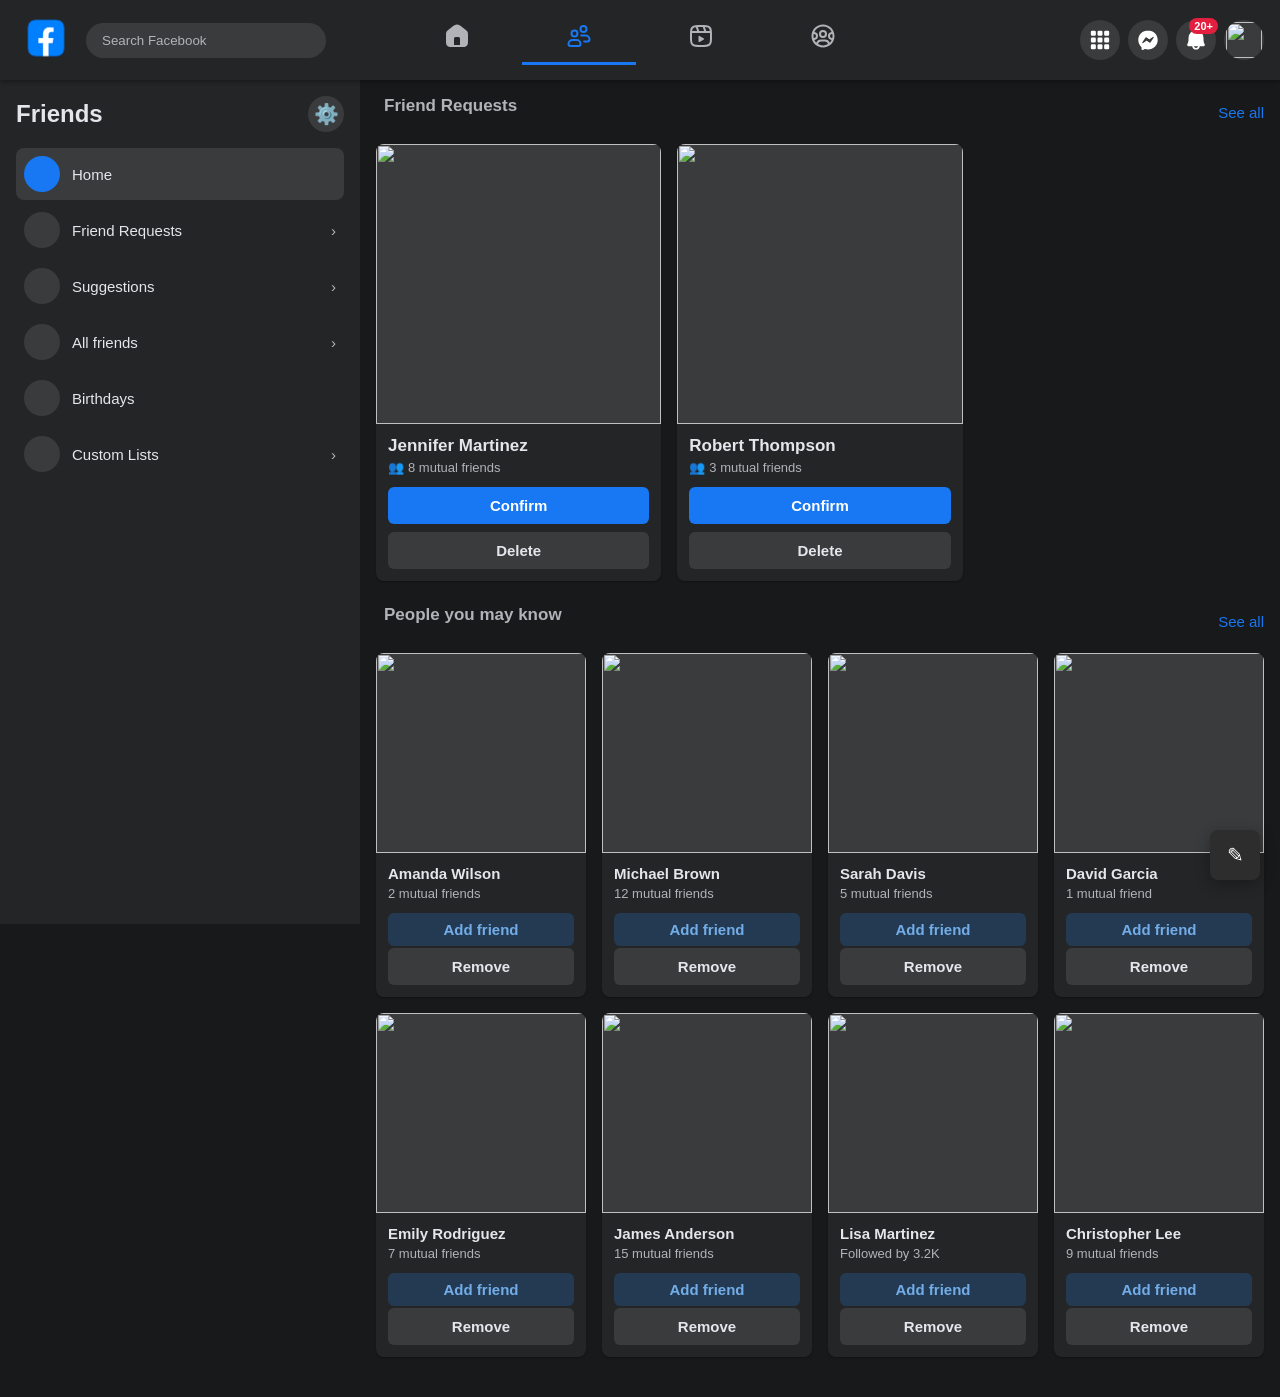
==== commit 70ffaf15: "final fix" ====
--- a/freinds.html
+++ b/freinds.html
@@ -183,7 +183,7 @@
                     <span class="notification-badge">20+</span>
                 </button>
                 <button class="profile-btn">
-                    <div class="profile-pic"></div>
+                    <div class="profile-pic"><img src="https://images.unsplash.com/photo-1507003211169-0a1dd7228f2d?w=100&h=100&fit=crop"></div>
                 </button>
             </div>
         </div>
--- a/style.css
+++ b/style.css
@@ -1,5 +1,9 @@
 /* Facebook Clone - Common Styles */
 /* Use this stylesheet across all pages */
+
+i{
+    filter: invert(1);
+}
 
 * {
     margin: 0;
@@ -486,6 +490,8 @@
     font-size: 15px;
     font-weight: 600;
     cursor: pointer;
+    margin-bottom: 2px;
+    /* background-color: #243a52; */
 }
 
 .confirm-btn {
@@ -517,8 +523,8 @@
 }
 
 .add-friend-btn {
-    background-color: #3a3b3c;
-    color: #1877f2;
+    background-color: #243a52;
+    color: #72ade9;
     padding: 8px;
 }
 
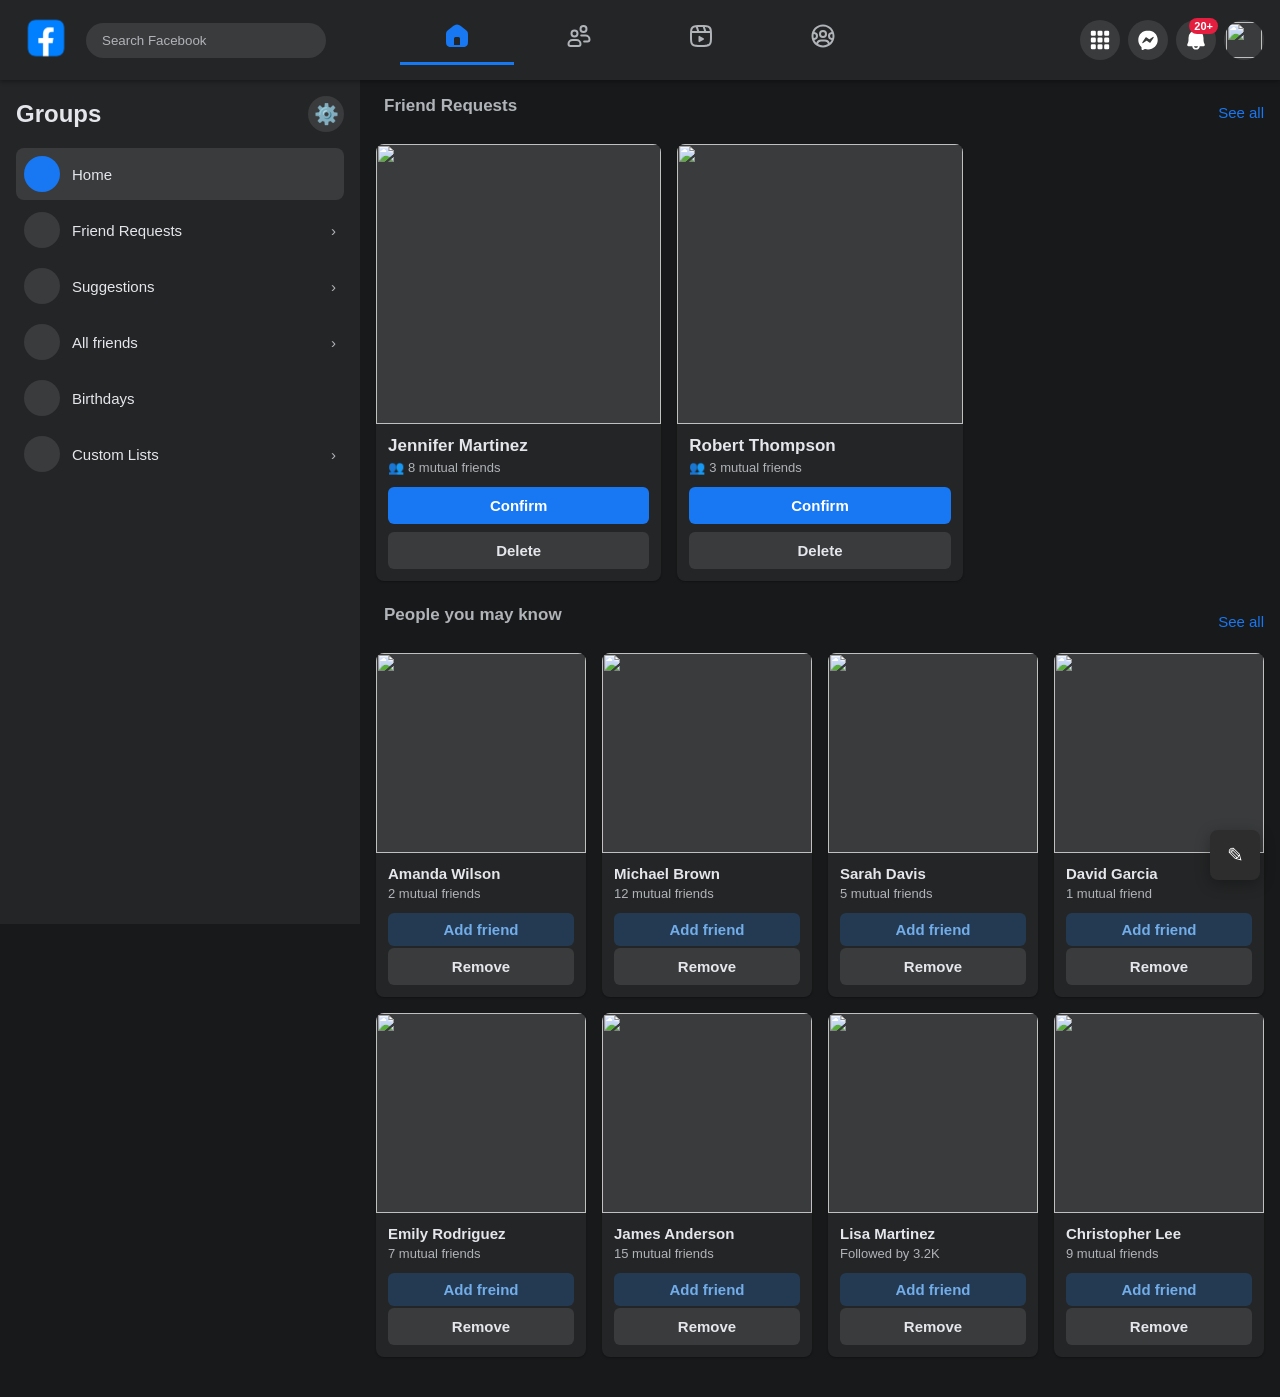
==== commit e919ea1e: "Added Errors for the game" ====
--- a/freinds.html
+++ b/freinds.html
@@ -148,6 +148,8 @@
             margin-bottom: 12px;
         }
 
+        
+
         /* Responsive */
         @media (max-width: 900px) {
             .main-content {
@@ -171,8 +173,8 @@
                 <input type="text" class="search-bar" placeholder="Search Facebook">
             </div>
             <div class="header-center">
-                <a href="./"> <button class="nav-btn "><svg viewBox="0 0 24 24" width="24" height="24" fill="currentColor"><path d="M9.464 1.286C10.294.803 11.092.5 12 .5c.908 0 1.707.303 2.537.786.795.462 1.7 1.142 2.815 1.977l2.232 1.675c1.391 1.042 2.359 1.766 2.888 2.826.53 1.059.53 2.268.528 4.006v4.3c0 1.355 0 2.471-.119 3.355-.124.928-.396 1.747-1.052 2.403-.657.657-1.476.928-2.404 1.053-.884.119-2 .119-3.354.119H7.93c-1.354 0-2.471 0-3.355-.119-.928-.125-1.747-.396-2.403-1.053-.656-.656-.928-1.475-1.053-2.403C1 18.541 1 17.425 1 16.07v-4.3c0-1.738-.002-2.947.528-4.006.53-1.06 1.497-1.784 2.888-2.826L6.65 3.263c1.114-.835 2.02-1.515 2.815-1.977zM10.5 13A1.5 1.5 0 0 0 9 14.5V21h6v-6.5a1.5 1.5 0 0 0-1.5-1.5h-3z"></path></svg></button> </a>
-                <a href="./freinds.html"><button class="nav-btn active"><svg viewBox="0 0 24 24" width="24" height="24" fill="currentColor"><path d="M12.496 5a4 4 0 1 1 8 0 4 4 0 0 1-8 0zm4-2a2 2 0 1 0 0 4 2 2 0 0 0 0-4zm-9 2.5a4 4 0 1 0 0 8 4 4 0 0 0 0-8zm-2 4a2 2 0 1 1 4 0 2 2 0 0 1-4 0zM5.5 15a5 5 0 0 0-5 5 3 3 0 0 0 3 3h8.006a3 3 0 0 0 3-3 5 5 0 0 0-5-5H5.5zm-3 5a3 3 0 0 1 3-3h4.006a3 3 0 0 1 3 3 1 1 0 0 1-1 1H3.5a1 1 0 0 1-1-1zm12-9.5a5.04 5.04 0 0 0-.37.014 1 1 0 0 0 .146 1.994c.074-.005.149-.008.224-.008h4.006a3 3 0 0 1 3 3 1 1 0 0 1-1 1h-3.398a1 1 0 1 0 0 2h3.398a3 3 0 0 0 3-3 5 5 0 0 0-5-5H14.5z"></path></svg></button></a> 
+                <a href="./"> <button class="nav-btn active"><svg viewBox="0 0 24 24" width="24" height="24" fill="currentColor"><path d="M9.464 1.286C10.294.803 11.092.5 12 .5c.908 0 1.707.303 2.537.786.795.462 1.7 1.142 2.815 1.977l2.232 1.675c1.391 1.042 2.359 1.766 2.888 2.826.53 1.059.53 2.268.528 4.006v4.3c0 1.355 0 2.471-.119 3.355-.124.928-.396 1.747-1.052 2.403-.657.657-1.476.928-2.404 1.053-.884.119-2 .119-3.354.119H7.93c-1.354 0-2.471 0-3.355-.119-.928-.125-1.747-.396-2.403-1.053-.656-.656-.928-1.475-1.053-2.403C1 18.541 1 17.425 1 16.07v-4.3c0-1.738-.002-2.947.528-4.006.53-1.06 1.497-1.784 2.888-2.826L6.65 3.263c1.114-.835 2.02-1.515 2.815-1.977zM10.5 13A1.5 1.5 0 0 0 9 14.5V21h6v-6.5a1.5 1.5 0 0 0-1.5-1.5h-3z"></path></svg></button> </a>
+                <a href="./freinds.html"><button class="nav-btn"><svg viewBox="0 0 24 24" width="24" height="24" fill="currentColor"><path d="M12.496 5a4 4 0 1 1 8 0 4 4 0 0 1-8 0zm4-2a2 2 0 1 0 0 4 2 2 0 0 0 0-4zm-9 2.5a4 4 0 1 0 0 8 4 4 0 0 0 0-8zm-2 4a2 2 0 1 1 4 0 2 2 0 0 1-4 0zM5.5 15a5 5 0 0 0-5 5 3 3 0 0 0 3 3h8.006a3 3 0 0 0 3-3 5 5 0 0 0-5-5H5.5zm-3 5a3 3 0 0 1 3-3h4.006a3 3 0 0 1 3 3 1 1 0 0 1-1 1H3.5a1 1 0 0 1-1-1zm12-9.5a5.04 5.04 0 0 0-.37.014 1 1 0 0 0 .146 1.994c.074-.005.149-.008.224-.008h4.006a3 3 0 0 1 3 3 1 1 0 0 1-1 1h-3.398a1 1 0 1 0 0 2h3.398a3 3 0 0 0 3-3 5 5 0 0 0-5-5H14.5z"></path></svg></button></a> 
                 <a href="./reels.html"><button class="nav-btn"><svg viewBox="0 0 24 24" width="24" height="24" fill="currentColor" class="x14rh7hd x1lliihq x1tzjh5l x1k90msu x2h7rmj x1qfuztq" style="--x-color: var(--secondary-icon);"><path d="M10.996 12.132A1 1 0 0 0 9.5 13v4a1 1 0 0 0 1.496.868l3.5-2a1 1 0 0 0 0-1.736l-3.5-2z"></path><path d="M12.075 1h-.15C9.632 1 7.81 1 6.38 1.192c-1.472.198-2.674.616-3.623 1.565-.949.95-1.367 2.15-1.565 3.623C1 7.81 1 9.632 1 11.925v.15c0 2.293 0 4.116.192 5.545.198 1.472.616 2.674 1.565 3.623.95.949 2.15 1.367 3.623 1.565C7.81 23 9.632 23 11.925 23h.15c2.293 0 4.116 0 5.545-.192 1.472-.198 2.674-.616 3.623-1.565.949-.95 1.367-2.15 1.565-3.623.192-1.43.192-3.252.192-5.545v-.15c0-2.293 0-4.116-.192-5.545-.198-1.472-.616-2.674-1.565-3.623-.95-.949-2.15-1.367-3.623-1.565C16.19 1 14.368 1 12.075 1zM4.172 4.172c.515-.516 1.224-.83 2.475-.998l.183-.023L8.113 7H3.132c.013-.121.027-.239.042-.353.168-1.25.482-1.96.998-2.475zM10.22 7 8.895 3.023C9.778 3 10.801 3 12 3c.642 0 1.234 0 1.78.004L15.114 7H10.22zm6.253 2h4.507c.02.86.02 1.848.02 3 0 2.385-.002 4.074-.174 5.353-.168 1.25-.482 1.96-.998 2.475-.515.516-1.224.83-2.475.998-1.28.172-2.968.174-5.353.174s-4.074-.002-5.353-.174c-1.25-.168-1.96-.482-2.475-.998-.516-.515-.83-1.224-.998-2.475C3.002 16.073 3 14.385 3 12c0-1.152 0-2.14.02-3h13.454zm.747-2-1.316-3.949c.537.026 1.016.065 1.448.123 1.25.168 1.96.482 2.475.998.516.515.83 1.224.998 2.475.015.114.03.232.042.353H17.22z"></path></svg></button></a>
                 <a href="./groups.html"><button class="nav-btn"><svg viewBox="0 0 24 24" width="24" height="24" fill="currentColor"><path d="M12 6a4 4 0 1 0 0 8 4 4 0 0 0 0-8zm-2 4a2 2 0 1 1 4 0 2 2 0 0 1-4 0z"></path><path d="M.5 12C.5 5.649 5.649.5 12 .5S23.5 5.649 23.5 12 18.351 23.5 12 23.5.5 18.351.5 12zm2.21-2a9.537 9.537 0 0 0 0 3.993l.3.007A2 2 0 0 0 3 10h-.29zm.663-1.983a4 4 0 0 1 0 7.966 9.523 9.523 0 0 0 1.948 2.773A5.002 5.002 0 0 1 10 15.523h4a5.002 5.002 0 0 1 4.679 3.233 9.523 9.523 0 0 0 1.948-2.773 4 4 0 0 1 0-7.966A9.501 9.501 0 0 0 12 2.5a9.501 9.501 0 0 0-8.627 5.517zM21.5 12a9.55 9.55 0 0 0-.212-2.007l-.265.007H21a2 2 0 0 0-.01 4l.3-.007c.138-.643.21-1.31.21-1.993zM12 21.5a9.455 9.455 0 0 0 4.97-1.402A3 3 0 0 0 14 17.523h-4a3 3 0 0 0-2.97 2.575A9.456 9.456 0 0 0 12 21.5z"></path></svg></button></a>
             </div>
@@ -191,7 +193,7 @@
     <div class="main-content">
         <div class="left-sidebar">
             <div class="sidebar-header">
-                <h1 class="sidebar-title">Friends</h1>
+                <h1 class="sidebar-title">Groups</h1>
                 <button class="settings-btn">⚙️</button>
             </div>
 
@@ -325,7 +327,7 @@
                         <div class="people-info">
                             <div class="people-name">Emily Rodriguez</div>
                             <div class="people-mutual">7 mutual friends</div>
-                            <button class="add-friend-btn">Add friend</button>
+                            <button class="add-friend-btn">Add freind</button>
                             <button class="remove-btn">Remove</button>
                         </div>
                     </div>
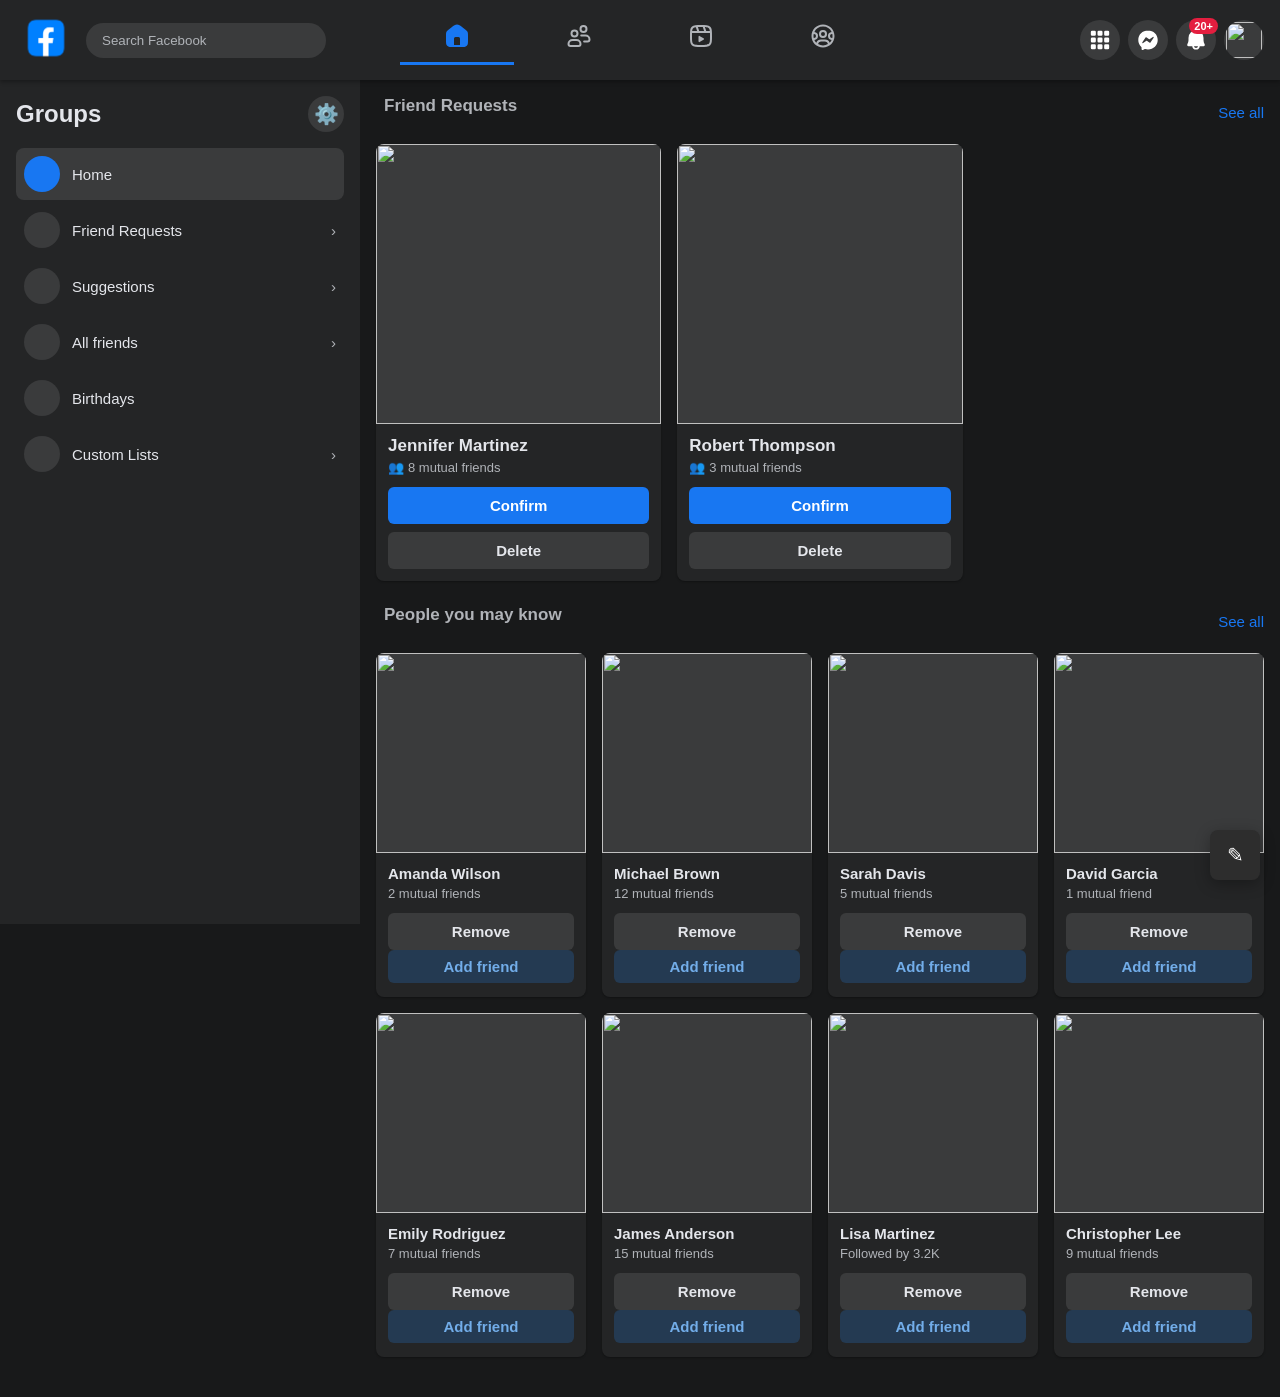
==== commit b482fd93: "errors" ====
--- a/freinds.html
+++ b/freinds.html
@@ -279,8 +279,8 @@
                         <div class="people-info">
                             <div class="people-name">Amanda Wilson</div>
                             <div class="people-mutual">2 mutual friends</div>
-                            <button class="add-friend-btn">Add friend</button>
-                            <button class="remove-btn">Remove</button>
+                            <button class="remove-btn">Remove</button><button class="add-friend-btn">Add friend</button>
+                            
                         </div>
                     </div>
 
@@ -291,8 +291,8 @@
                         <div class="people-info">
                             <div class="people-name">Michael Brown</div>
                             <div class="people-mutual">12 mutual friends</div>
-                            <button class="add-friend-btn">Add friend</button>
-                            <button class="remove-btn">Remove</button>
+                            <button class="remove-btn">Remove</button><button class="add-friend-btn">Add friend</button>
+                            
                         </div>
                     </div>
 
@@ -303,8 +303,8 @@
                         <div class="people-info">
                             <div class="people-name">Sarah Davis</div>
                             <div class="people-mutual">5 mutual friends</div>
-                            <button class="add-friend-btn">Add friend</button>
-                            <button class="remove-btn">Remove</button>
+                            <button class="remove-btn">Remove</button><button class="add-friend-btn">Add friend</button>
+                            
                         </div>
                     </div>
 
@@ -315,8 +315,8 @@
                         <div class="people-info">
                             <div class="people-name">David Garcia</div>
                             <div class="people-mutual">1 mutual friend</div>
-                            <button class="add-friend-btn">Add friend</button>
-                            <button class="remove-btn">Remove</button>
+                            <button class="remove-btn">Remove</button><button class="add-friend-btn">Add friend</button>
+                            
                         </div>
                     </div>
 
@@ -327,8 +327,8 @@
                         <div class="people-info">
                             <div class="people-name">Emily Rodriguez</div>
                             <div class="people-mutual">7 mutual friends</div>
-                            <button class="add-friend-btn">Add freind</button>
-                            <button class="remove-btn">Remove</button>
+                            
+                            <button class="remove-btn">Remove</button><button class="add-friend-btn">Add friend</button>
                         </div>
                     </div>
 
@@ -339,8 +339,8 @@
                         <div class="people-info">
                             <div class="people-name">James Anderson</div>
                             <div class="people-mutual">15 mutual friends</div>
-                            <button class="add-friend-btn">Add friend</button>
-                            <button class="remove-btn">Remove</button>
+                            <button class="remove-btn">Remove</button><button class="add-friend-btn">Add friend</button>
+                            
                         </div>
                     </div>
 
@@ -351,8 +351,8 @@
                         <div class="people-info">
                             <div class="people-name">Lisa Martinez</div>
                             <div class="people-mutual">Followed by 3.2K</div>
-                            <button class="add-friend-btn">Add friend</button>
-                            <button class="remove-btn">Remove</button>
+                            <button class="remove-btn">Remove</button><button class="add-friend-btn">Add friend</button>
+                            
                         </div>
                     </div>
 
@@ -363,8 +363,8 @@
                         <div class="people-info">
                             <div class="people-name">Christopher Lee</div>
                             <div class="people-mutual">9 mutual friends</div>
-                            <button class="add-friend-btn">Add friend</button>
-                            <button class="remove-btn">Remove</button>
+                            <button class="remove-btn">Remove</button><button class="add-friend-btn">Add friend</button>
+                            
                         </div>
                     </div>
                 </div>
